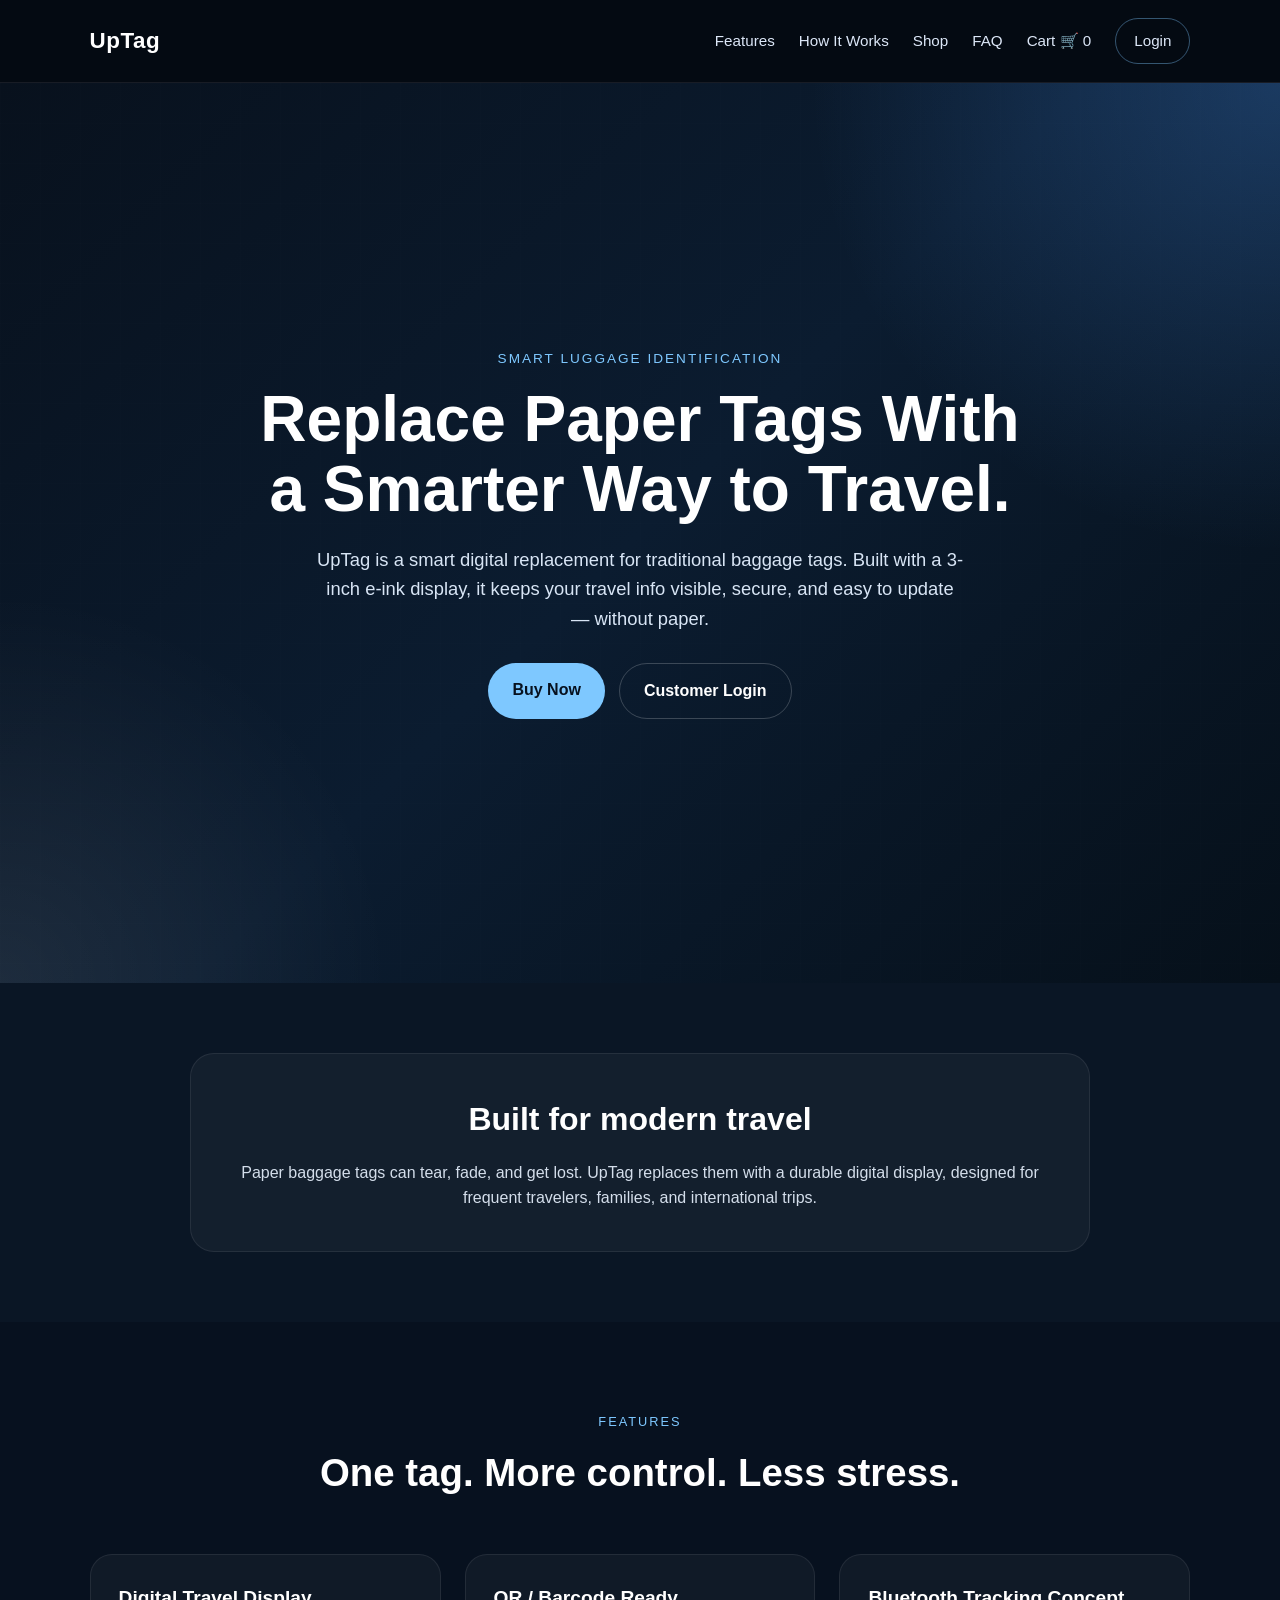
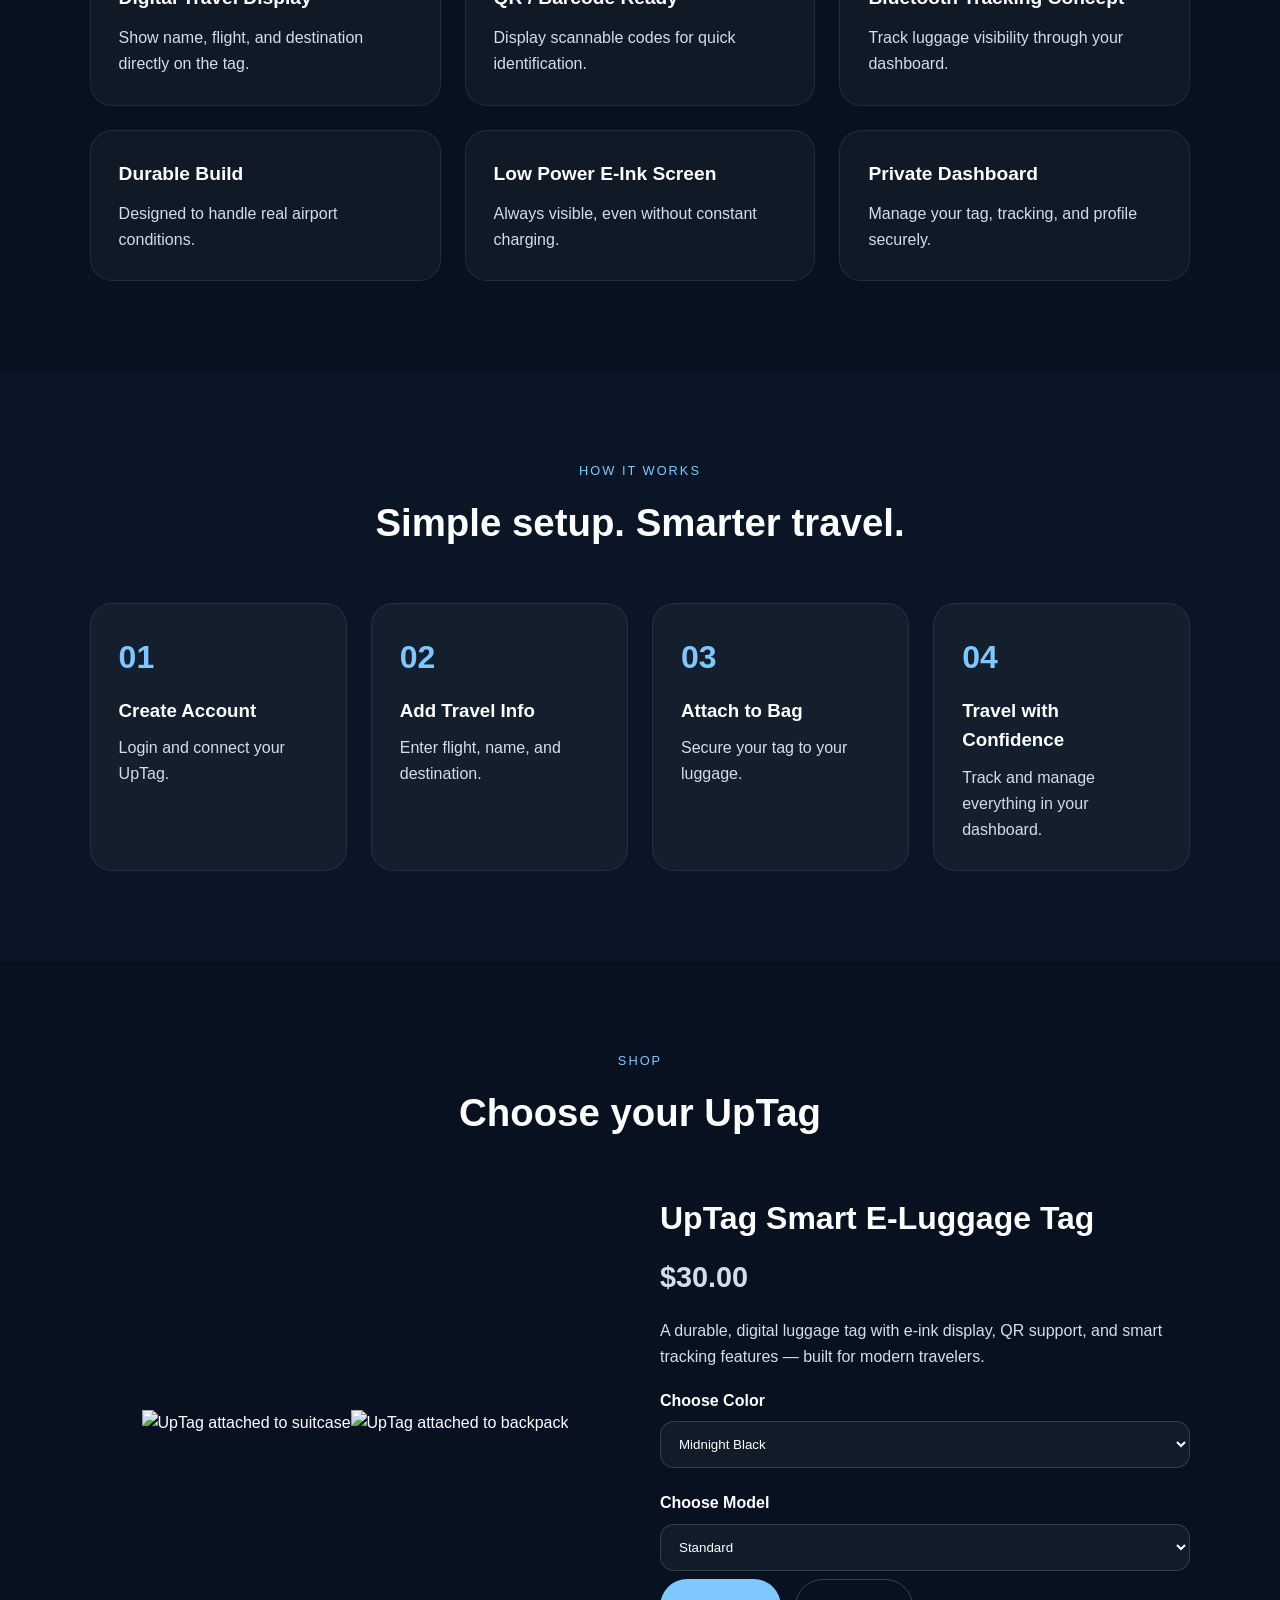
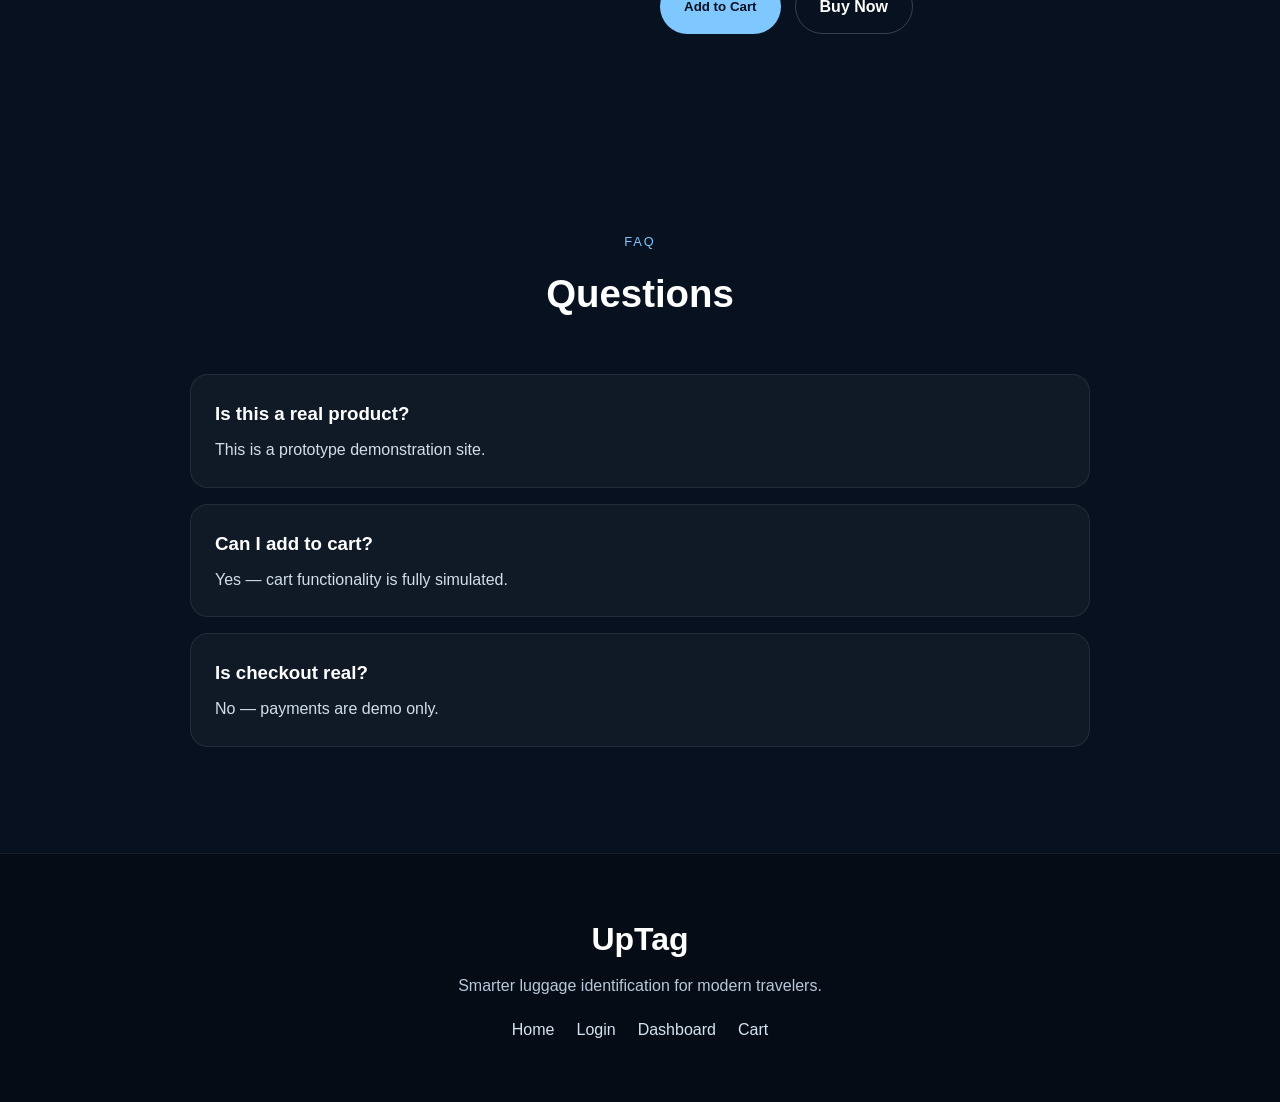
==== index.html @ 57f83153 "Update UpTag website" ====
<!DOCTYPE html>
<html lang="en">
<head>
  <meta charset="UTF-8" />
  <meta name="viewport" content="width=device-width, initial-scale=1.0" />
  <title>UpTag</title>
  <link rel="stylesheet" href="style.css" />
</head>
<body>

  <header class="navbar">
    <div class="logo">UpTag</div>
    <nav>
      <a href="#features">Features</a>
      <a href="#how">How It Works</a>
      <a href="#shop">Shop</a>
      <a href="#faq">FAQ</a>
      <a href="buy.html" class="cart-link">
        Cart
        <span class="cart-icon">🛒</span>
        <span id="cartCount" class="cart-count">0</span>
      </a>
      <a href="login.html" class="nav-login">Login</a>
    </nav>
  </header>

  <!-- HERO -->
  <section class="hero">
    <div class="hero-overlay"></div>
    <div class="hero-content">
      <p class="eyebrow">SMART LUGGAGE IDENTIFICATION</p>
      <h1>Replace Paper Tags With a Smarter Way to Travel.</h1>
      <p class="hero-text">
        UpTag is a smart digital replacement for traditional baggage tags.
        Built with a 3-inch e-ink display, it keeps your travel info visible,
        secure, and easy to update — without paper.
      </p>
      <div class="hero-buttons">
        <a href="buy.html" class="btn btn-primary">Buy Now</a>
        <a href="login.html" class="btn btn-secondary">Customer Login</a>
      </div>
    </div>
  </section>

  <!-- INTRO -->
  <section class="intro">
    <div class="intro-card">
      <h2>Built for modern travel</h2>
      <p>
        Paper baggage tags can tear, fade, and get lost. UpTag replaces them
        with a durable digital display, designed for frequent travelers,
        families, and international trips.
      </p>
    </div>
  </section>

  <!-- FEATURES -->
  <section id="features" class="section">
    <div class="section-title">
      <p>FEATURES</p>
      <h2>One tag. More control. Less stress.</h2>
    </div>

    <div class="feature-grid">
      <div class="feature-card">
        <h3>Digital Travel Display</h3>
        <p>Show name, flight, and destination directly on the tag.</p>
      </div>
      <div class="feature-card">
        <h3>QR / Barcode Ready</h3>
        <p>Display scannable codes for quick identification.</p>
      </div>
      <div class="feature-card">
        <h3>Bluetooth Tracking Concept</h3>
        <p>Track luggage visibility through your dashboard.</p>
      </div>
      <div class="feature-card">
        <h3>Durable Build</h3>
        <p>Designed to handle real airport conditions.</p>
      </div>
      <div class="feature-card">
        <h3>Low Power E-Ink Screen</h3>
        <p>Always visible, even without constant charging.</p>
      </div>
      <div class="feature-card">
        <h3>Private Dashboard</h3>
        <p>Manage your tag, tracking, and profile securely.</p>
      </div>
    </div>
  </section>

  <!-- HOW IT WORKS -->
  <section id="how" class="section alt-section">
    <div class="section-title">
      <p>HOW IT WORKS</p>
      <h2>Simple setup. Smarter travel.</h2>
    </div>

    <div class="steps">
      <div class="step">
        <span>01</span>
        <h3>Create Account</h3>
        <p>Login and connect your UpTag.</p>
      </div>
      <div class="step">
        <span>02</span>
        <h3>Add Travel Info</h3>
        <p>Enter flight, name, and destination.</p>
      </div>
      <div class="step">
        <span>03</span>
        <h3>Attach to Bag</h3>
        <p>Secure your tag to your luggage.</p>
      </div>
      <div class="step">
        <span>04</span>
        <h3>Travel with Confidence</h3>
        <p>Track and manage everything in your dashboard.</p>
      </div>
    </div>
  </section>

  <!-- SHOP -->
  <section id="shop" class="section">
    <div class="section-title">
      <p>SHOP</p>
      <h2>Choose your UpTag</h2>
    </div>

    <div class="product-card">

      <!-- ✅ FIXED IMAGE PATHS -->
      <div class="product-image product-gallery">
        <img src="./images/product-suitcase.png" alt="UpTag attached to suitcase" class="product-photo main-photo" />
        <img src="./images/product-backpack.png" alt="UpTag attached to backpack" class="product-photo side-photo" />
      </div>

      <div class="product-info">
        <h3>UpTag Smart E-Luggage Tag</h3>
        <p class="price">$30.00</p>
        <p>
          A durable, digital luggage tag with e-ink display, QR support,
          and smart tracking features — built for modern travelers.
        </p>

        <label for="color">Choose Color</label>
        <select id="color">
          <option>Midnight Black</option>
          <option>Silver Cloud</option>
          <option>Arctic White</option>
        </select>

        <label for="model">Choose Model</label>
        <select id="model">
          <option>Standard</option>
          <option>Pro</option>
        </select>

        <div class="shop-buttons">
          <button class="btn btn-primary" type="button" id="addToCartBtn">
            Add to Cart
          </button>
          <a href="buy.html" class="btn btn-secondary">
            Buy Now
          </a>
        </div>

        <p id="cartMessage" class="prototype-note"></p>
      </div>

    </div>
  </section>

  <!-- FAQ -->
  <section id="faq" class="section">
    <div class="section-title">
      <p>FAQ</p>
      <h2>Questions</h2>
    </div>

    <div class="faq-list">
      <div class="faq-item">
        <h3>Is this a real product?</h3>
        <p>This is a prototype demonstration site.</p>
      </div>
      <div class="faq-item">
        <h3>Can I add to cart?</h3>
        <p>Yes — cart functionality is fully simulated.</p>
      </div>
      <div class="faq-item">
        <h3>Is checkout real?</h3>
        <p>No — payments are demo only.</p>
      </div>
    </div>
  </section>

  <!-- FOOTER -->
  <footer class="footer">
    <h2>UpTag</h2>
    <p>Smarter luggage identification for modern travelers.</p>

    <div class="footer-links">
      <a href="index.html">Home</a>
      <a href="login.html">Login</a>
      <a href="dashboard.html">Dashboard</a>
      <a href="buy.html">Cart</a>
    </div>
  </footer>

  <script src="script.js"></script>

</body>
</html>
---- style.css ----
* {
  margin: 0;
  padding: 0;
  box-sizing: border-box;
}

html {
  scroll-behavior: smooth;
}

body {
  font-family: Arial, Helvetica, sans-serif;
  background: #07111f;
  color: white;
  line-height: 1.6;
}

a {
  text-decoration: none;
  color: inherit;
}

.hidden {
  display: none;
}

.navbar {
  position: sticky;
  top: 0;
  z-index: 1000;
  background: rgba(5, 10, 18, 0.88);
  backdrop-filter: blur(10px);
  display: flex;
  justify-content: space-between;
  align-items: center;
  padding: 18px 7%;
  border-bottom: 1px solid rgba(255, 255, 255, 0.08);
}

.logo {
  font-size: 1.4rem;
  font-weight: 700;
  letter-spacing: 0.5px;
}

.navbar nav {
  display: flex;
  gap: 24px;
  align-items: center;
  flex-wrap: wrap;
}

.navbar nav a {
  color: #dce7f7;
  font-size: 0.95rem;
  transition: 0.3s;
}

.navbar nav a:hover {
  color: #7ec8ff;
}

.nav-login {
  padding: 10px 18px;
  border: 1px solid rgba(126, 200, 255, 0.4);
  border-radius: 999px;
}

.hero {
  min-height: 100vh;
  display: flex;
  align-items: center;
  justify-content: center;
  padding: 80px 7%;
  position: relative;
  overflow: hidden;
  background:
    radial-gradient(circle at top right, rgba(76, 155, 255, 0.25), transparent 30%),
    radial-gradient(circle at bottom left, rgba(255, 255, 255, 0.08), transparent 25%),
    linear-gradient(135deg, #08111d, #0b1c30, #06101a);
}

.hero-overlay {
  position: absolute;
  inset: 0;
  background:
    linear-gradient(rgba(255,255,255,0.03) 1px, transparent 1px),
    linear-gradient(90deg, rgba(255,255,255,0.03) 1px, transparent 1px);
  background-size: 40px 40px;
  opacity: 0.25;
}

.hero-content {
  position: relative;
  max-width: 760px;
  text-align: center;
  z-index: 2;
}

.eyebrow {
  color: #7ec8ff;
  letter-spacing: 2px;
  font-size: 0.85rem;
  margin-bottom: 14px;
}

.hero h1 {
  font-size: 4rem;
  line-height: 1.1;
  margin-bottom: 20px;
}

.hero-text {
  font-size: 1.15rem;
  color: #d8e5f5;
  max-width: 650px;
  margin: 0 auto 30px;
}

.hero-buttons,
.shop-buttons,
.demo-grid,
.profile-section {
  display: flex;
  gap: 14px;
  flex-wrap: wrap;
}

.hero-buttons {
  justify-content: center;
}

.btn {
  padding: 14px 24px;
  border-radius: 999px;
  font-weight: 700;
  border: none;
  cursor: pointer;
  transition: 0.3s;
  display: inline-block;
  text-align: center;
}

.btn-primary {
  background: #7ec8ff;
  color: #07111f;
}

.btn-primary:hover {
  transform: translateY(-2px);
  background: #9bd6ff;
}

.btn-secondary {
  border: 1px solid rgba(255,255,255,0.2);
  color: white;
  background: transparent;
}

.btn-secondary:hover {
  background: rgba(255,255,255,0.08);
}

.full-width {
  width: 100%;
}

.top-space {
  margin-top: 16px;
}

.small-gap {
  margin-bottom: 12px;
}

.intro {
  padding: 70px 7%;
  background: #0a1625;
}

.intro-card {
  max-width: 900px;
  margin: 0 auto;
  background: rgba(255,255,255,0.04);
  border: 1px solid rgba(255,255,255,0.08);
  border-radius: 24px;
  padding: 40px;
  text-align: center;
}

.intro-card h2 {
  font-size: 2rem;
  margin-bottom: 14px;
}

.intro-card p {
  color: #d4deeb;
}

.section {
  padding: 90px 7%;
}

.alt-section {
  background: #0a1625;
}

.section-title {
  text-align: center;
  margin-bottom: 50px;
}

.section-title p {
  color: #7ec8ff;
  letter-spacing: 2px;
  font-size: 0.8rem;
  margin-bottom: 10px;
}

.section-title h2 {
  font-size: 2.4rem;
}

.left-title {
  text-align: left;
  margin-bottom: 24px;
}

.feature-grid,
.steps,
.dashboard-grid {
  display: grid;
  gap: 24px;
}

.feature-grid {
  grid-template-columns: repeat(3, 1fr);
}

.steps {
  grid-template-columns: repeat(4, 1fr);
}

.dashboard-grid {
  grid-template-columns: repeat(2, 1fr);
  margin-top: 30px;
}

.feature-card,
.dashboard-card,
.profile-card,
.login-page-card {
  background: rgba(255,255,255,0.04);
  border: 1px solid rgba(255,255,255,0.08);
  border-radius: 22px;
  padding: 28px;
}

.feature-card h3,
.dashboard-card h3,
.profile-card h3 {
  margin-bottom: 12px;
  font-size: 1.2rem;
}

.feature-card p,
.dashboard-text,
.login-page-text {
  color: #d3deea;
}

.step {
  background: rgba(255,255,255,0.04);
  padding: 28px;
  border-radius: 22px;
  border: 1px solid rgba(255,255,255,0.08);
}

.step span {
  display: inline-block;
  font-size: 2rem;
  color: #7ec8ff;
  margin-bottom: 12px;
  font-weight: 700;
}

.step h3 {
  margin-bottom: 10px;
}

.step p {
  color: #d3deea;
}

.product-card {
  display: grid;
  grid-template-columns: 1fr 1fr;
  gap: 40px;
  align-items: center;
  max-width: 1100px;
  margin: 0 auto;
}

.product-image {
  display: flex;
  justify-content: center;
}

.placeholder-box {
  width: 300px;
  height: 420px;
  border-radius: 28px;
  background: linear-gradient(145deg, #0e1a2a, #18283a);
  border: 1px dashed rgba(255,255,255,0.25);
  display: flex;
  align-items: center;
  justify-content: center;
  box-shadow: 0 20px 60px rgba(0,0,0,0.35);
}

.placeholder-content {
  text-align: center;
  color: #a9bfd8;
  padding: 20px;
}

.placeholder-title {
  font-size: 1.2rem;
  font-weight: 700;
  margin-bottom: 6px;
}

.placeholder-sub {
  font-size: 0.9rem;
  margin-bottom: 16px;
  opacity: 0.8;
}

.placeholder-icon {
  font-size: 2.5rem;
  opacity: 0.6;
}

.product-info h3 {
  font-size: 2rem;
  margin-bottom: 10px;
}

.price {
  font-size: 1.8rem;
  font-weight: 700;
  color: #7ec8ff;
  margin-bottom: 18px;
}

.product-info p {
  color: #d3deea;
  margin-bottom: 18px;
}

.product-info label,
.login-form label {
  display: block;
  margin: 14px 0 8px;
  font-weight: 600;
}

.product-info select,
.login-form input {
  width: 100%;
  padding: 14px;
  border-radius: 14px;
  border: 1px solid rgba(255,255,255,0.15);
  background: #101c2a;
  color: white;
  margin-bottom: 8px;
}

.prototype-note,
.demo-credentials,
.login-message {
  margin-top: 18px;
  font-size: 0.95rem;
  color: #9fb6cf;
}

.demo-grid {
  justify-content: center;
}

.demo-grid .feature-card {
  flex: 1 1 300px;
  max-width: 420px;
}

.faq-list {
  max-width: 900px;
  margin: 0 auto;
}

.faq-item,
.prototype-box {
  background: rgba(255,255,255,0.04);
  border: 1px solid rgba(255,255,255,0.08);
  padding: 24px;
  border-radius: 18px;
  margin-bottom: 16px;
}

.faq-item h3,
.prototype-box h3 {
  margin-bottom: 8px;
}

.faq-item p,
.prototype-box p {
  color: #d3deea;
}

.login-page,
.dashboard-page {
  min-height: calc(100vh - 80px);
  padding: 60px 7%;
  background:
    radial-gradient(circle at top right, rgba(76, 155, 255, 0.18), transparent 30%),
    linear-gradient(135deg, #08111d, #0b1c30, #06101a);
}

.login-page {
  display: flex;
  align-items: center;
  justify-content: center;
}

.login-page-card {
  width: 100%;
  max-width: 700px;
  box-shadow: 0 20px 60px rgba(0,0,0,0.3);
}

.login-page-card h1,
.dashboard-header h1 {
  font-size: 2.4rem;
  margin-bottom: 12px;
}

.back-link {
  display: inline-block;
  margin-top: 20px;
  color: #7ec8ff;
}

.dashboard-wrap {
  width: 100%;
  max-width: 1100px;
  margin: 0 auto;
}

.private-section {
  margin-top: 36px;
}

.profile-section {
  margin-top: 24px;
  align-items: flex-start;
}

.profile-card {
  flex: 1 1 360px;
}

.small-box {
  margin-top: 16px;
}

.status-row {
  display: flex;
  justify-content: space-between;
  gap: 20px;
  padding: 14px 0;
  border-bottom: 1px solid rgba(255,255,255,0.08);
}

.status-row:last-child {
  border-bottom: none;
}

.status-row span {
  color: #a8bdd6;
}

.status-active {
  color: #7ec8ff;
}

.tracking-card {
  min-height: 220px;
}

.other-tag-result {
  margin-top: 20px;
}

.tag-display-box {
  display: flex;
  justify-content: center;
  align-items: center;
  margin-top: 10px;
}

.tag-display-screen {
  width: 100%;
  max-width: 320px;
  min-height: 180px;
  background: linear-gradient(145deg, #dfe9f2, #f7fbff);
  color: #07111f;
  border-radius: 20px;
  padding: 22px;
  border: 2px solid rgba(126, 200, 255, 0.35);
  box-shadow: 0 16px 40px rgba(0, 0, 0, 0.22);
}

.tag-display-label {
  font-size: 0.75rem;
  letter-spacing: 1.5px;
  color: #5f7488;
  margin-bottom: 14px;
  font-weight: 700;
}

.tag-display-text {
  font-size: 1.6rem;
  font-weight: 700;
  line-height: 1.3;
  word-break: break-word;
}

.footer {
  padding: 60px 7%;
  text-align: center;
  background: #050c15;
  border-top: 1px solid rgba(255,255,255,0.08);
}

.footer h2 {
  font-size: 2rem;
  margin-bottom: 8px;
}

.footer p {
  color: #b8c8db;
  margin-bottom: 18px;
}

.footer-links {
  display: flex;
  justify-content: center;
  gap: 22px;
  flex-wrap: wrap;
  color: #d6e4f3;
}

@media (max-width: 992px) {
  .feature-grid,
  .steps,
  .dashboard-grid,
  .product-card {
    grid-template-columns: 1fr;
  }

  .hero h1,
  .login-page-card h1,
  .dashboard-header h1 {
    font-size: 2.6rem;
  }

  .navbar {
    flex-direction: column;
    gap: 14px;
  }

  .navbar nav {
    justify-content: center;
  }

  .product-info {
    text-align: center;
  }
}

@media (max-width: 600px) {
  .hero h1,
  .login-page-card h1,
  .dashboard-header h1 {
    font-size: 2.1rem;
  }

  .section-title h2,
  .intro-card h2,
  .product-info h3 {
    font-size: 1.8rem;
  }

  .placeholder-box {
    width: 240px;
    height: 340px;
  }

  .status-row {
    flex-direction: column;
    gap: 6px;
  }

  .login-page-card,
  .feature-card,
  .dashboard-card,
  .profile-card {
    padding: 22px;
  }

  .tag-display-text {
    font-size: 1.3rem;
  }
}
.buy-layout {
  align-items: flex-start;
}

.buy-product-preview {
  margin-top: 24px;
}

.buy-preview-screen {
  max-width: 100%;
  min-height: 200px;
}

.buy-preview-sub {
  margin-top: 12px;
  color: #5f7488;
  font-size: 0.95rem;
}

.pay-btn {
  width: 100%;
  padding: 16px;
  border: none;
  border-radius: 16px;
  font-size: 1rem;
  font-weight: 700;
  cursor: pointer;
  margin-bottom: 14px;
}

.apple-pay-btn {
  background: #000000;
  color: white;
}

.google-pay-btn {
  background: #ffffff;
  color: #111111;
  border: 1px solid rgba(0, 0, 0, 0.12);
}

.buy-divider {
  display: flex;
  align-items: center;
  justify-content: center;
  margin: 18px 0;
  color: #9fb6cf;
  font-size: 0.9rem;
}

.buy-divider span {
  position: relative;
  padding: 0 12px;
}

.card-row {
  display: grid;
  grid-template-columns: 1fr 1fr;
  gap: 14px;
}

@media (max-width: 600px) {
  .card-row {
    grid-template-columns: 1fr;
  }
}
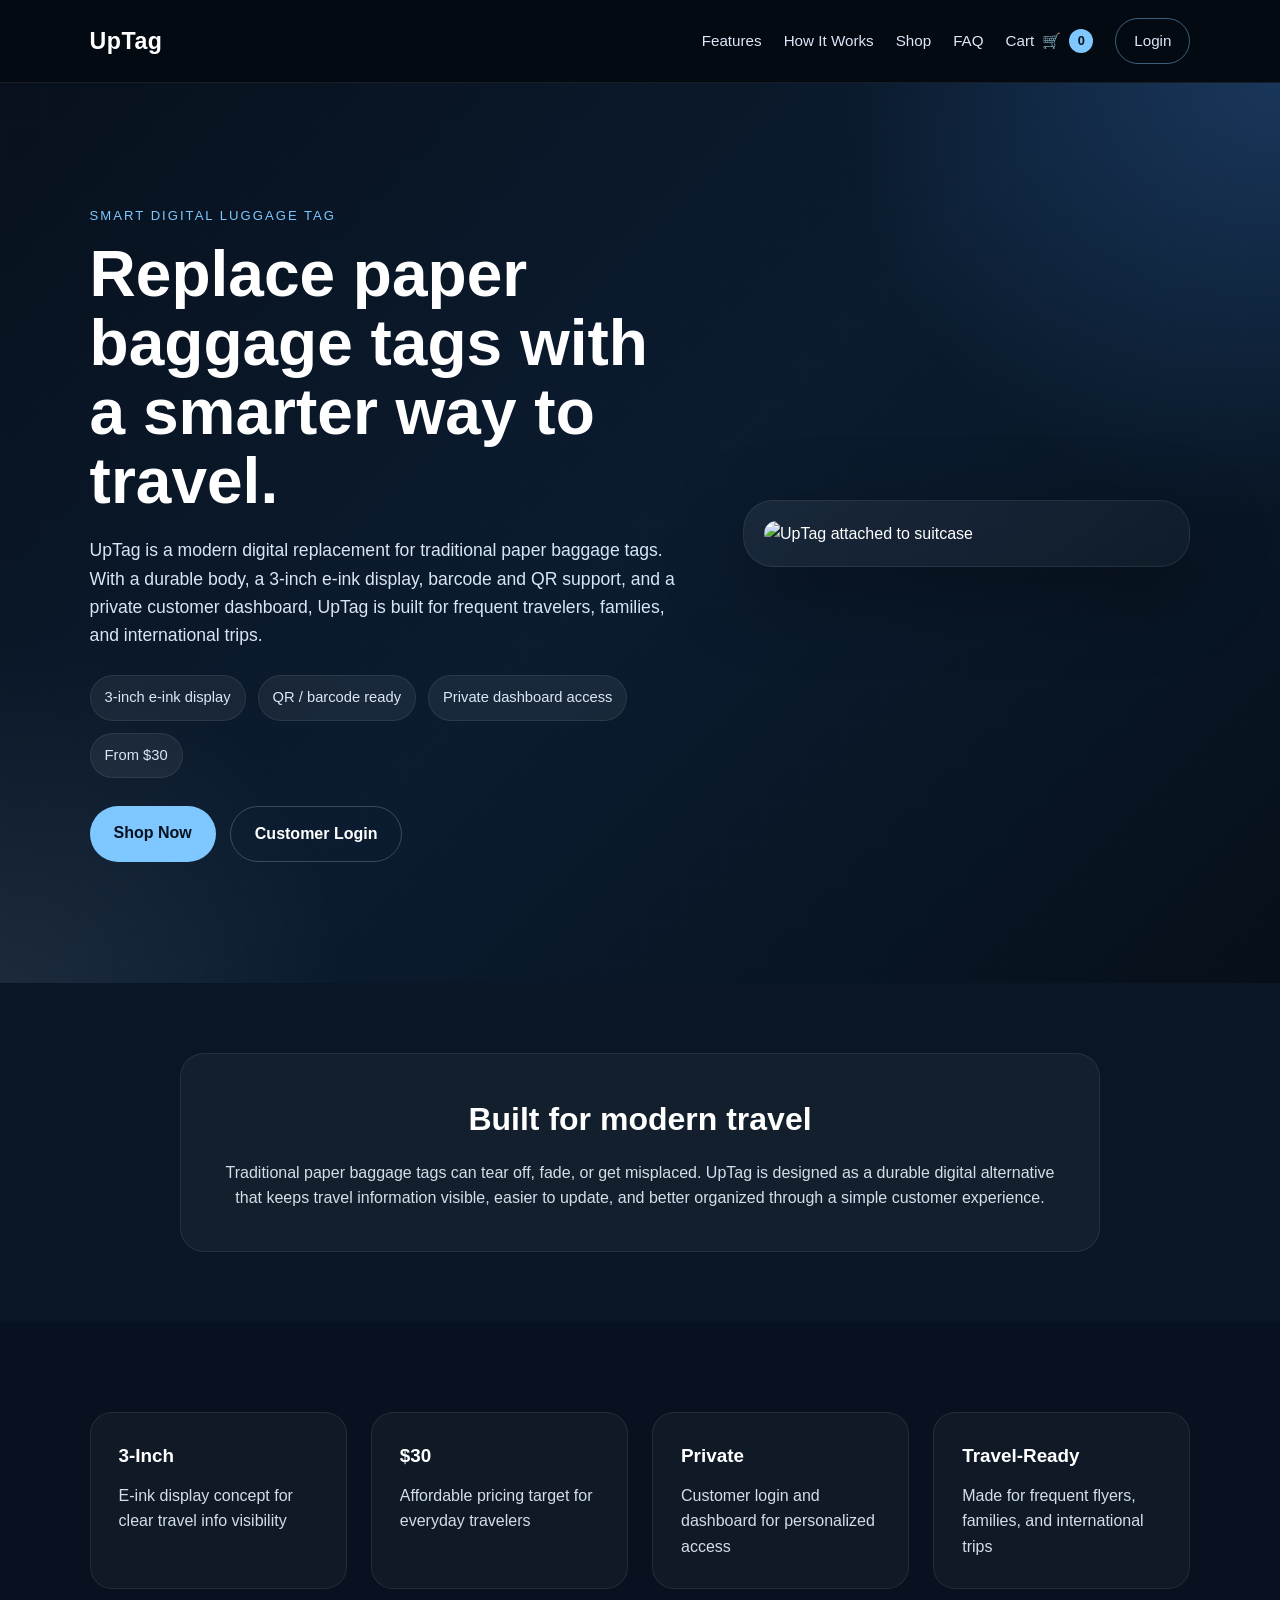
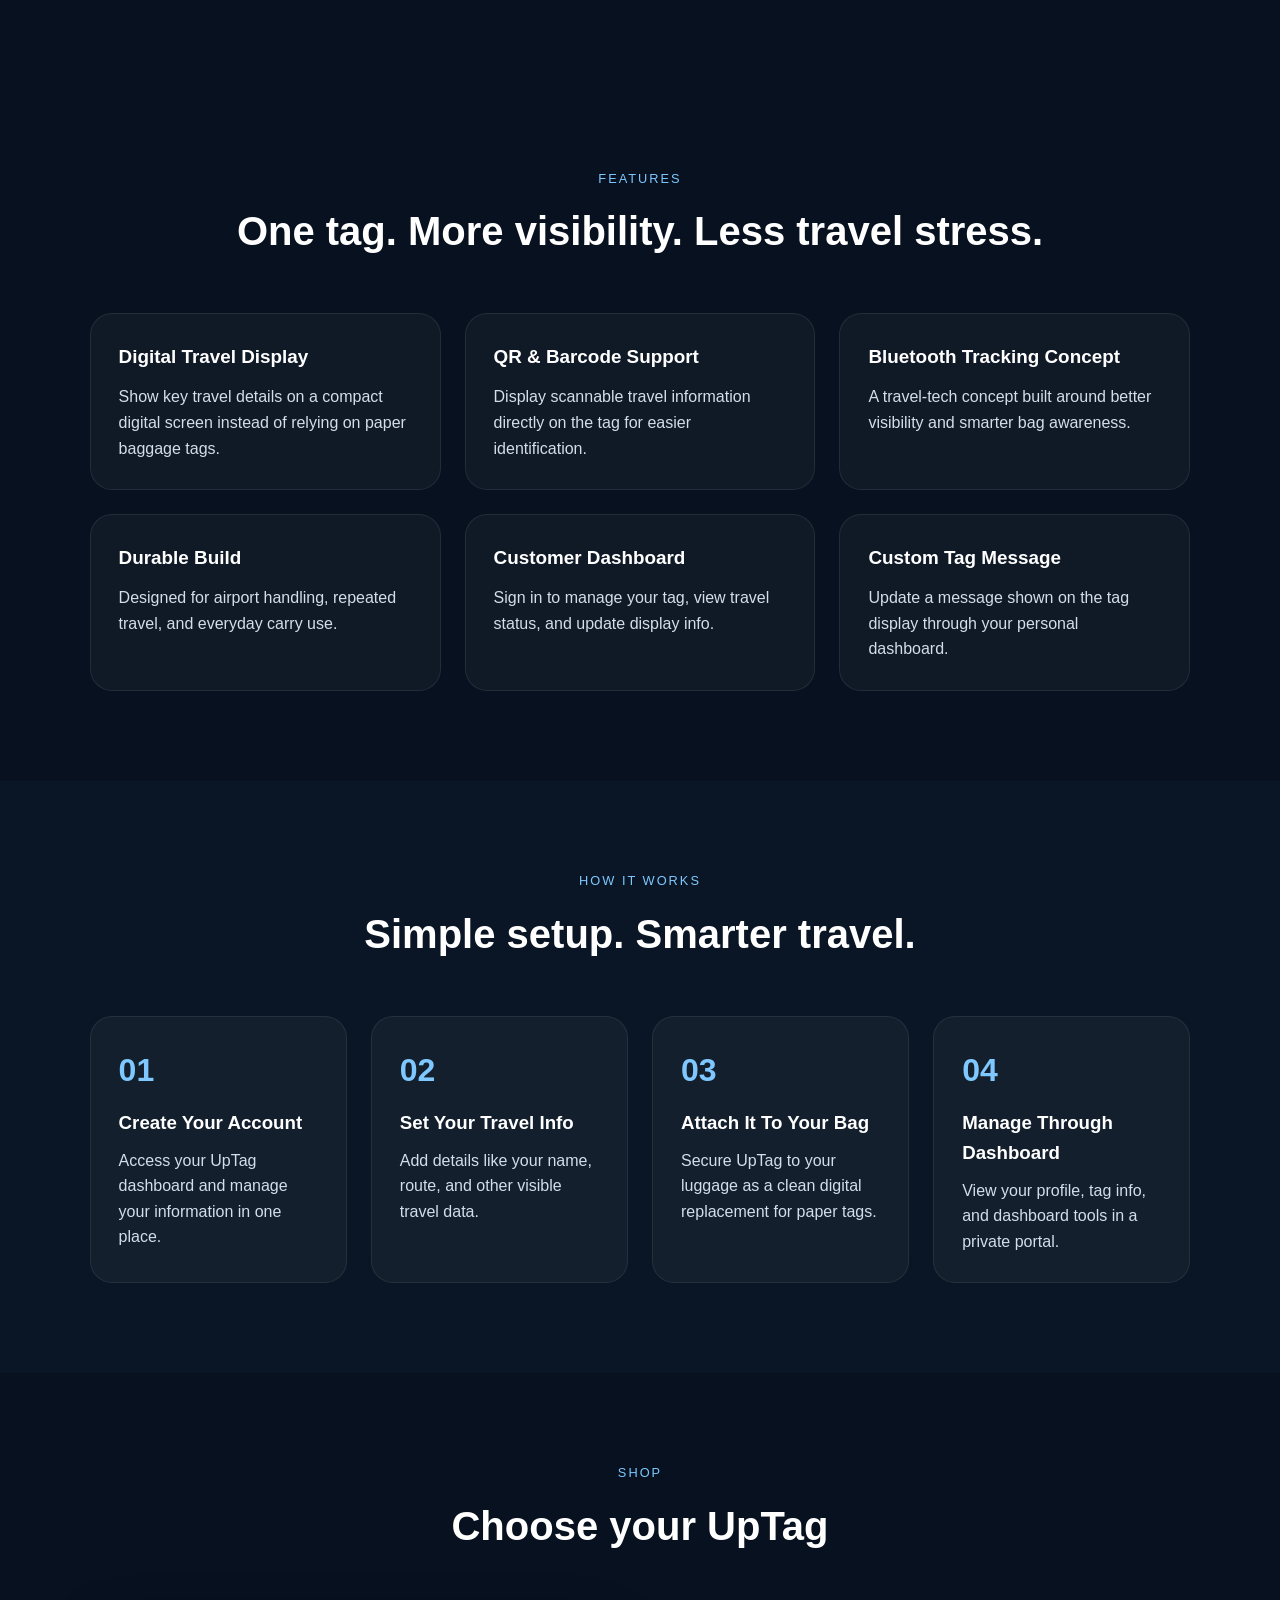
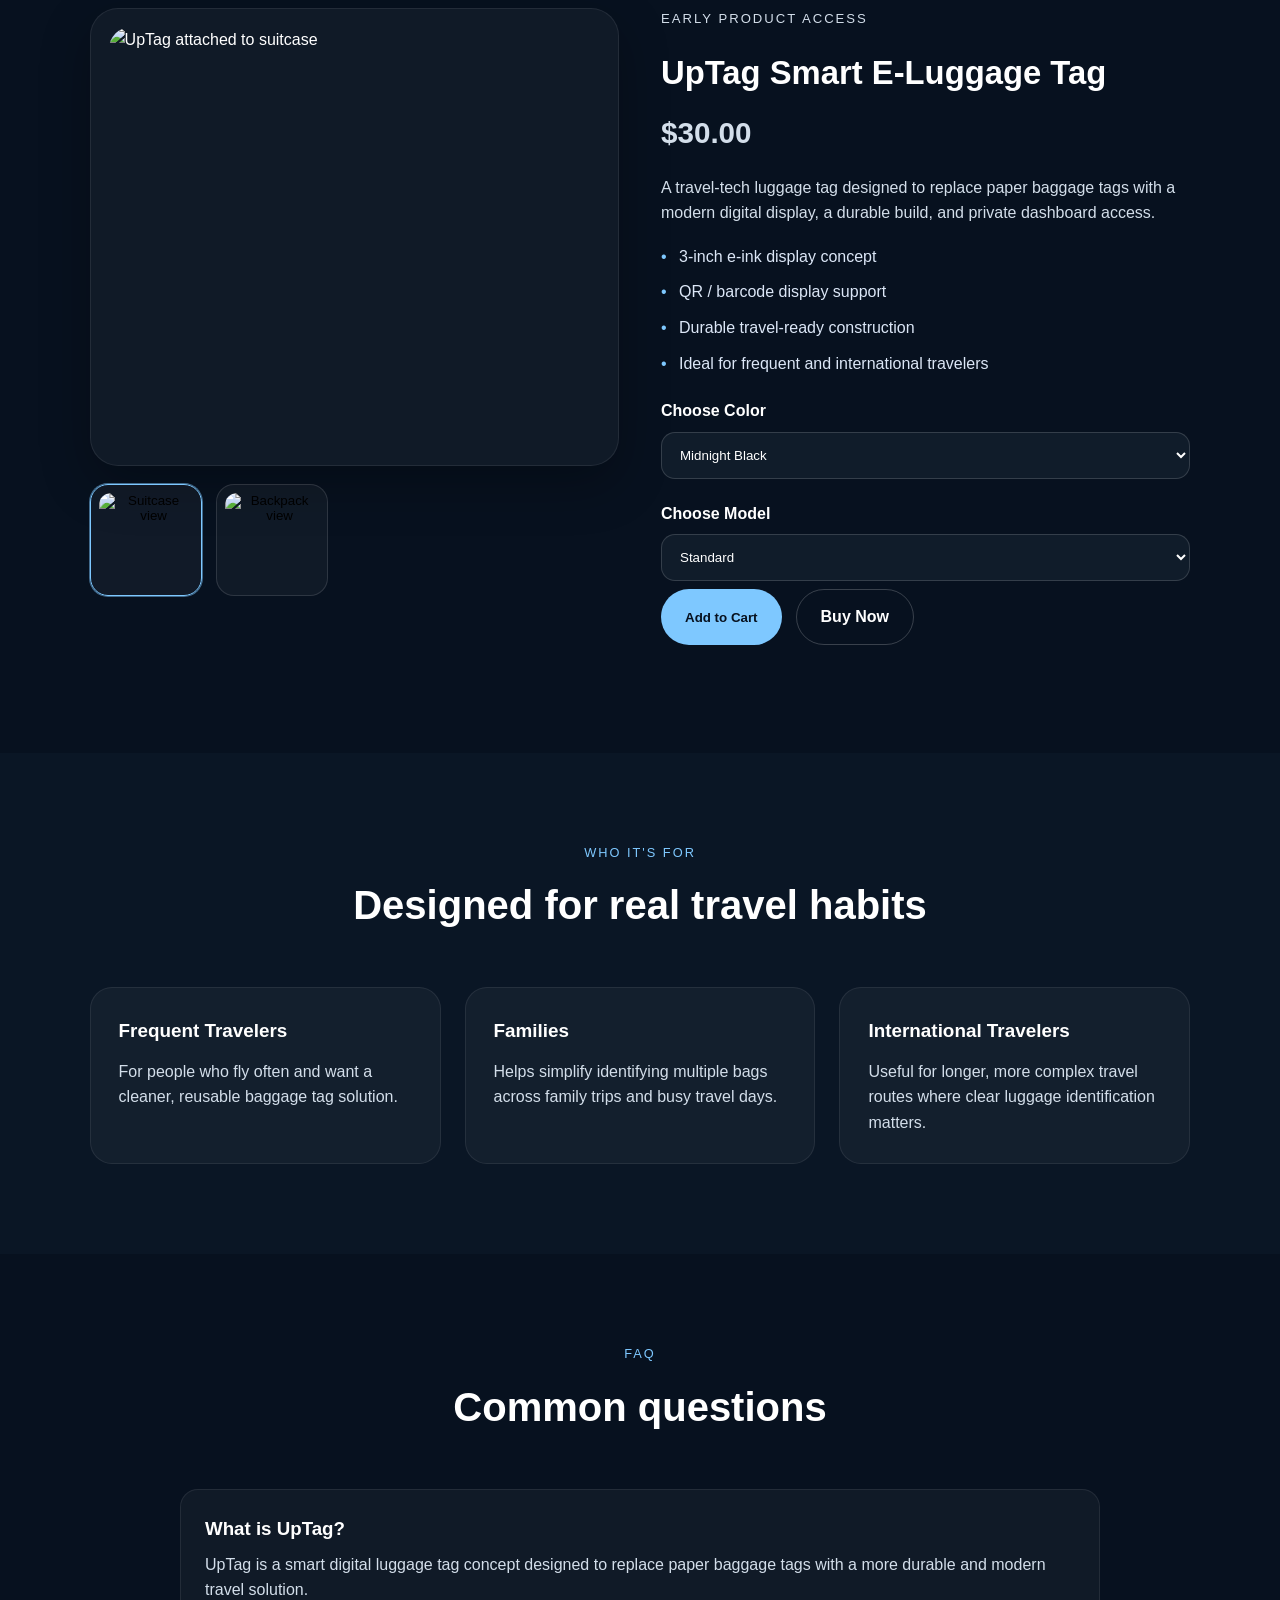
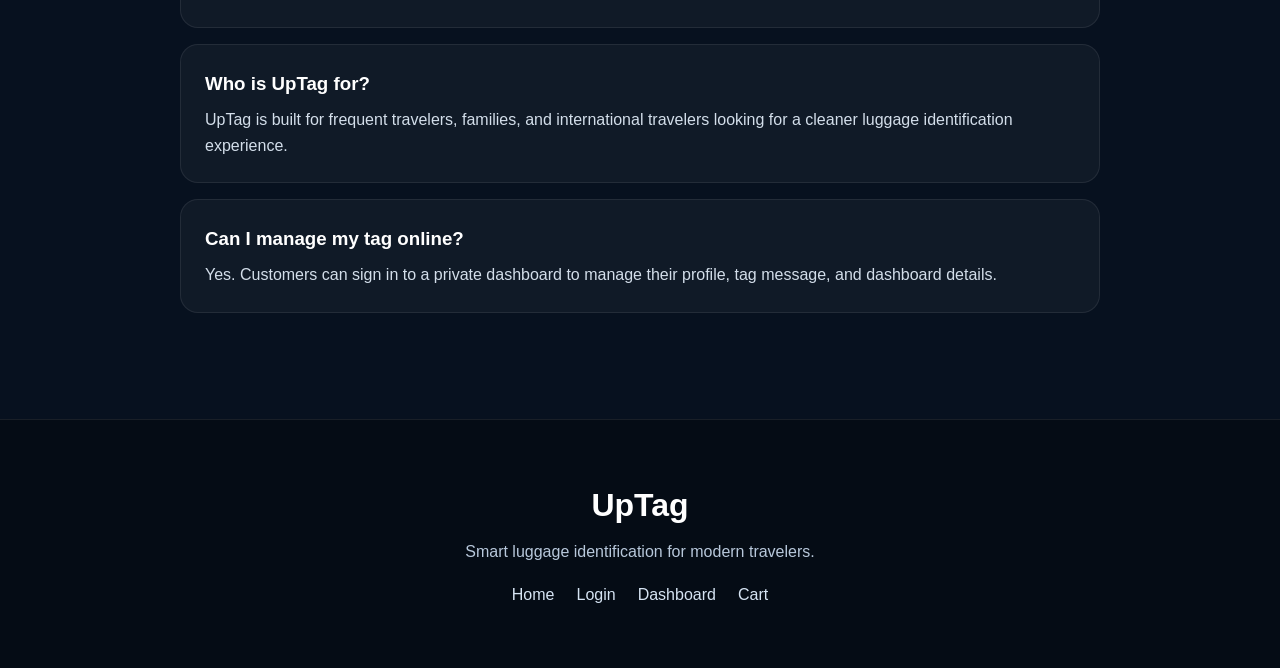
==== commit 2cdf1bc5: "Refresh UpTag site" ====
--- a/index.html
+++ b/index.html
@@ -3,13 +3,17 @@
 <head>
   <meta charset="UTF-8" />
   <meta name="viewport" content="width=device-width, initial-scale=1.0" />
-  <title>UpTag</title>
+  <title>UpTag | Smart Digital Luggage Tag</title>
+  <meta
+    name="description"
+    content="UpTag is a smart digital luggage tag with a 3-inch e-ink display, QR and barcode support, customer dashboard access, and a modern travel-ready design."
+  />
   <link rel="stylesheet" href="style.css" />
 </head>
 <body>
-
   <header class="navbar">
-    <div class="logo">UpTag</div>
+    <a href="index.html" class="logo">UpTag</a>
+
     <nav>
       <a href="#features">Features</a>
       <a href="#how">How It Works</a>
@@ -24,72 +28,132 @@
     </nav>
   </header>
 
-  <!-- HERO -->
   <section class="hero">
     <div class="hero-overlay"></div>
-    <div class="hero-content">
-      <p class="eyebrow">SMART LUGGAGE IDENTIFICATION</p>
-      <h1>Replace Paper Tags With a Smarter Way to Travel.</h1>
-      <p class="hero-text">
-        UpTag is a smart digital replacement for traditional baggage tags.
-        Built with a 3-inch e-ink display, it keeps your travel info visible,
-        secure, and easy to update — without paper.
-      </p>
-      <div class="hero-buttons">
-        <a href="buy.html" class="btn btn-primary">Buy Now</a>
-        <a href="login.html" class="btn btn-secondary">Customer Login</a>
-      </div>
-    </div>
-  </section>
-
-  <!-- INTRO -->
+
+    <div class="hero-content hero-grid">
+      <div class="hero-copy">
+        <p class="eyebrow">SMART DIGITAL LUGGAGE TAG</p>
+        <h1>Replace paper baggage tags with a smarter way to travel.</h1>
+        <p class="hero-text">
+          UpTag is a modern digital replacement for traditional paper baggage tags.
+          With a durable body, a 3-inch e-ink display, barcode and QR support,
+          and a private customer dashboard, UpTag is built for frequent travelers,
+          families, and international trips.
+        </p>
+
+        <div class="hero-points">
+          <span>3-inch e-ink display</span>
+          <span>QR / barcode ready</span>
+          <span>Private dashboard access</span>
+          <span>From $30</span>
+        </div>
+
+        <div class="hero-buttons">
+          <a href="#shop" class="btn btn-primary">Shop Now</a>
+          <a href="login.html" class="btn btn-secondary">Customer Login</a>
+        </div>
+      </div>
+
+      <div class="hero-visual">
+        <div class="hero-visual-card">
+          <img
+            src="./images/product-suitcase.png"
+            alt="UpTag attached to suitcase"
+            class="hero-product-image"
+          />
+        </div>
+      </div>
+    </div>
+  </section>
+
   <section class="intro">
     <div class="intro-card">
       <h2>Built for modern travel</h2>
       <p>
-        Paper baggage tags can tear, fade, and get lost. UpTag replaces them
-        with a durable digital display, designed for frequent travelers,
-        families, and international trips.
+        Traditional paper baggage tags can tear off, fade, or get misplaced.
+        UpTag is designed as a durable digital alternative that keeps travel
+        information visible, easier to update, and better organized through a
+        simple customer experience.
       </p>
     </div>
   </section>
 
-  <!-- FEATURES -->
+  <section class="section stats-section">
+    <div class="stats-grid">
+      <div class="stat-card">
+        <h3>3-Inch</h3>
+        <p>E-ink display concept for clear travel info visibility</p>
+      </div>
+      <div class="stat-card">
+        <h3>$30</h3>
+        <p>Affordable pricing target for everyday travelers</p>
+      </div>
+      <div class="stat-card">
+        <h3>Private</h3>
+        <p>Customer login and dashboard for personalized access</p>
+      </div>
+      <div class="stat-card">
+        <h3>Travel-Ready</h3>
+        <p>Made for frequent flyers, families, and international trips</p>
+      </div>
+    </div>
+  </section>
+
   <section id="features" class="section">
     <div class="section-title">
       <p>FEATURES</p>
-      <h2>One tag. More control. Less stress.</h2>
+      <h2>One tag. More visibility. Less travel stress.</h2>
     </div>
 
     <div class="feature-grid">
       <div class="feature-card">
         <h3>Digital Travel Display</h3>
-        <p>Show name, flight, and destination directly on the tag.</p>
-      </div>
-      <div class="feature-card">
-        <h3>QR / Barcode Ready</h3>
-        <p>Display scannable codes for quick identification.</p>
-      </div>
+        <p>
+          Show key travel details on a compact digital screen instead of relying
+          on paper baggage tags.
+        </p>
+      </div>
+
+      <div class="feature-card">
+        <h3>QR & Barcode Support</h3>
+        <p>
+          Display scannable travel information directly on the tag for easier
+          identification.
+        </p>
+      </div>
+
       <div class="feature-card">
         <h3>Bluetooth Tracking Concept</h3>
-        <p>Track luggage visibility through your dashboard.</p>
-      </div>
+        <p>
+          A travel-tech concept built around better visibility and smarter bag
+          awareness.
+        </p>
+      </div>
+
       <div class="feature-card">
         <h3>Durable Build</h3>
-        <p>Designed to handle real airport conditions.</p>
-      </div>
-      <div class="feature-card">
-        <h3>Low Power E-Ink Screen</h3>
-        <p>Always visible, even without constant charging.</p>
-      </div>
-      <div class="feature-card">
-        <h3>Private Dashboard</h3>
-        <p>Manage your tag, tracking, and profile securely.</p>
-      </div>
-    </div>
-  </section>
-
-  <!-- HOW IT WORKS -->
+        <p>
+          Designed for airport handling, repeated travel, and everyday carry use.
+        </p>
+      </div>
+
+      <div class="feature-card">
+        <h3>Customer Dashboard</h3>
+        <p>
+          Sign in to manage your tag, view travel status, and update display info.
+        </p>
+      </div>
+
+      <div class="feature-card">
+        <h3>Custom Tag Message</h3>
+        <p>
+          Update a message shown on the tag display through your personal dashboard.
+        </p>
+      </div>
+    </div>
+  </section>
+
   <section id="how" class="section alt-section">
     <div class="section-title">
       <p>HOW IT WORKS</p>
@@ -99,49 +163,84 @@
     <div class="steps">
       <div class="step">
         <span>01</span>
-        <h3>Create Account</h3>
-        <p>Login and connect your UpTag.</p>
-      </div>
+        <h3>Create Your Account</h3>
+        <p>Access your UpTag dashboard and manage your information in one place.</p>
+      </div>
+
       <div class="step">
         <span>02</span>
-        <h3>Add Travel Info</h3>
-        <p>Enter flight, name, and destination.</p>
-      </div>
+        <h3>Set Your Travel Info</h3>
+        <p>Add details like your name, route, and other visible travel data.</p>
+      </div>
+
       <div class="step">
         <span>03</span>
-        <h3>Attach to Bag</h3>
-        <p>Secure your tag to your luggage.</p>
-      </div>
+        <h3>Attach It To Your Bag</h3>
+        <p>Secure UpTag to your luggage as a clean digital replacement for paper tags.</p>
+      </div>
+
       <div class="step">
         <span>04</span>
-        <h3>Travel with Confidence</h3>
-        <p>Track and manage everything in your dashboard.</p>
-      </div>
-    </div>
-  </section>
-
-  <!-- SHOP -->
+        <h3>Manage Through Dashboard</h3>
+        <p>View your profile, tag info, and dashboard tools in a private portal.</p>
+      </div>
+    </div>
+  </section>
+
   <section id="shop" class="section">
     <div class="section-title">
       <p>SHOP</p>
       <h2>Choose your UpTag</h2>
     </div>
 
-    <div class="product-card">
-
-      <!-- ✅ FIXED IMAGE PATHS -->
-      <div class="product-image product-gallery">
-        <img src="./images/product-suitcase.png" alt="UpTag attached to suitcase" class="product-photo main-photo" />
-        <img src="./images/product-backpack.png" alt="UpTag attached to backpack" class="product-photo side-photo" />
+    <div class="product-card shop-card">
+      <div class="product-gallery-wrap">
+        <div class="product-image-main">
+          <img
+            id="mainProductImage"
+            src="./images/product-suitcase.png"
+            alt="UpTag attached to suitcase"
+            class="product-photo featured-photo"
+          />
+        </div>
+
+        <div class="product-thumbs">
+          <button
+            type="button"
+            class="thumb-btn active-thumb"
+            data-image="./images/product-suitcase.png"
+            data-alt="UpTag attached to suitcase"
+          >
+            <img src="./images/product-suitcase.png" alt="Suitcase view" class="thumb-photo" />
+          </button>
+
+          <button
+            type="button"
+            class="thumb-btn"
+            data-image="./images/product-backpack.png"
+            data-alt="UpTag attached to backpack"
+          >
+            <img src="./images/product-backpack.png" alt="Backpack view" class="thumb-photo" />
+          </button>
+        </div>
       </div>
 
       <div class="product-info">
+        <p class="eyebrow">EARLY PRODUCT ACCESS</p>
         <h3>UpTag Smart E-Luggage Tag</h3>
         <p class="price">$30.00</p>
-        <p>
-          A durable, digital luggage tag with e-ink display, QR support,
-          and smart tracking features — built for modern travelers.
-        </p>
+
+        <p>
+          A travel-tech luggage tag designed to replace paper baggage tags with
+          a modern digital display, a durable build, and private dashboard access.
+        </p>
+
+        <ul class="product-highlights">
+          <li>3-inch e-ink display concept</li>
+          <li>QR / barcode display support</li>
+          <li>Durable travel-ready construction</li>
+          <li>Ideal for frequent and international travelers</li>
+        </ul>
 
         <label for="color">Choose Color</label>
         <select id="color">
@@ -157,47 +256,73 @@
         </select>
 
         <div class="shop-buttons">
-          <button class="btn btn-primary" type="button" id="addToCartBtn">
-            Add to Cart
-          </button>
-          <a href="buy.html" class="btn btn-secondary">
-            Buy Now
-          </a>
-        </div>
-
-        <p id="cartMessage" class="prototype-note"></p>
-      </div>
-
-    </div>
-  </section>
-
-  <!-- FAQ -->
+          <button class="btn btn-primary" type="button" id="addToCartBtn">Add to Cart</button>
+          <a href="buy.html" class="btn btn-secondary" id="buyNowBtn">Buy Now</a>
+        </div>
+
+        <p id="cartMessage" class="site-message"></p>
+      </div>
+    </div>
+  </section>
+
+  <section class="section alt-section audience-section">
+    <div class="section-title">
+      <p>WHO IT'S FOR</p>
+      <h2>Designed for real travel habits</h2>
+    </div>
+
+    <div class="audience-grid">
+      <div class="feature-card">
+        <h3>Frequent Travelers</h3>
+        <p>For people who fly often and want a cleaner, reusable baggage tag solution.</p>
+      </div>
+      <div class="feature-card">
+        <h3>Families</h3>
+        <p>Helps simplify identifying multiple bags across family trips and busy travel days.</p>
+      </div>
+      <div class="feature-card">
+        <h3>International Travelers</h3>
+        <p>Useful for longer, more complex travel routes where clear luggage identification matters.</p>
+      </div>
+    </div>
+  </section>
+
   <section id="faq" class="section">
     <div class="section-title">
       <p>FAQ</p>
-      <h2>Questions</h2>
+      <h2>Common questions</h2>
     </div>
 
     <div class="faq-list">
       <div class="faq-item">
-        <h3>Is this a real product?</h3>
-        <p>This is a prototype demonstration site.</p>
-      </div>
+        <h3>What is UpTag?</h3>
+        <p>
+          UpTag is a smart digital luggage tag concept designed to replace paper
+          baggage tags with a more durable and modern travel solution.
+        </p>
+      </div>
+
       <div class="faq-item">
-        <h3>Can I add to cart?</h3>
-        <p>Yes — cart functionality is fully simulated.</p>
-      </div>
+        <h3>Who is UpTag for?</h3>
+        <p>
+          UpTag is built for frequent travelers, families, and international
+          travelers looking for a cleaner luggage identification experience.
+        </p>
+      </div>
+
       <div class="faq-item">
-        <h3>Is checkout real?</h3>
-        <p>No — payments are demo only.</p>
-      </div>
-    </div>
-  </section>
-
-  <!-- FOOTER -->
+        <h3>Can I manage my tag online?</h3>
+        <p>
+          Yes. Customers can sign in to a private dashboard to manage their
+          profile, tag message, and dashboard details.
+        </p>
+      </div>
+    </div>
+  </section>
+
   <footer class="footer">
     <h2>UpTag</h2>
-    <p>Smarter luggage identification for modern travelers.</p>
+    <p>Smart luggage identification for modern travelers.</p>
 
     <div class="footer-links">
       <a href="index.html">Home</a>
@@ -208,6 +333,5 @@
   </footer>
 
   <script src="script.js"></script>
-
 </body>
 </html>
--- a/style.css
+++ b/style.css
@@ -11,7 +11,7 @@
 body {
   font-family: Arial, Helvetica, sans-serif;
   background: #07111f;
-  color: white;
+  color: #ffffff;
   line-height: 1.6;
 }
 
@@ -20,8 +20,13 @@
   color: inherit;
 }
 
+img {
+  display: block;
+  max-width: 100%;
+}
+
 .hidden {
-  display: none;
+  display: none !important;
 }
 
 .navbar {
@@ -38,14 +43,14 @@
 }
 
 .logo {
-  font-size: 1.4rem;
+  font-size: 1.45rem;
   font-weight: 700;
   letter-spacing: 0.5px;
 }
 
 .navbar nav {
   display: flex;
-  gap: 24px;
+  gap: 22px;
   align-items: center;
   flex-wrap: wrap;
 }
@@ -53,7 +58,7 @@
 .navbar nav a {
   color: #dce7f7;
   font-size: 0.95rem;
-  transition: 0.3s;
+  transition: color 0.25s ease;
 }
 
 .navbar nav a:hover {
@@ -62,8 +67,32 @@
 
 .nav-login {
   padding: 10px 18px;
-  border: 1px solid rgba(126, 200, 255, 0.4);
+  border: 1px solid rgba(126, 200, 255, 0.45);
   border-radius: 999px;
+}
+
+.cart-link {
+  display: inline-flex;
+  align-items: center;
+  gap: 8px;
+}
+
+.cart-icon {
+  font-size: 0.95rem;
+}
+
+.cart-count {
+  min-width: 24px;
+  height: 24px;
+  padding: 0 7px;
+  border-radius: 999px;
+  display: inline-flex;
+  align-items: center;
+  justify-content: center;
+  background: #7ec8ff;
+  color: #07111f;
+  font-size: 0.8rem;
+  font-weight: 700;
 }
 
 .hero {
@@ -71,12 +100,12 @@
   display: flex;
   align-items: center;
   justify-content: center;
-  padding: 80px 7%;
+  padding: 90px 7%;
   position: relative;
   overflow: hidden;
   background:
-    radial-gradient(circle at top right, rgba(76, 155, 255, 0.25), transparent 30%),
-    radial-gradient(circle at bottom left, rgba(255, 255, 255, 0.08), transparent 25%),
+    radial-gradient(circle at top right, rgba(76, 155, 255, 0.22), transparent 28%),
+    radial-gradient(circle at bottom left, rgba(255, 255, 255, 0.07), transparent 22%),
     linear-gradient(135deg, #08111d, #0b1c30, #06101a);
 }
 
@@ -84,50 +113,94 @@
   position: absolute;
   inset: 0;
   background:
-    linear-gradient(rgba(255,255,255,0.03) 1px, transparent 1px),
-    linear-gradient(90deg, rgba(255,255,255,0.03) 1px, transparent 1px);
+    linear-gradient(rgba(255, 255, 255, 0.03) 1px, transparent 1px),
+    linear-gradient(90deg, rgba(255, 255, 255, 0.03) 1px, transparent 1px);
   background-size: 40px 40px;
-  opacity: 0.25;
+  opacity: 0.24;
 }
 
 .hero-content {
   position: relative;
+  z-index: 2;
+  width: 100%;
+  max-width: 1220px;
+}
+
+.hero-grid {
+  display: grid;
+  grid-template-columns: 1.15fr 0.85fr;
+  gap: 48px;
+  align-items: center;
+}
+
+.hero-copy h1 {
+  font-size: 4rem;
+  line-height: 1.08;
+  margin-bottom: 20px;
   max-width: 760px;
-  text-align: center;
-  z-index: 2;
 }
 
 .eyebrow {
   color: #7ec8ff;
   letter-spacing: 2px;
-  font-size: 0.85rem;
+  font-size: 0.82rem;
   margin-bottom: 14px;
 }
 
-.hero h1 {
-  font-size: 4rem;
-  line-height: 1.1;
-  margin-bottom: 20px;
-}
-
 .hero-text {
-  font-size: 1.15rem;
+  font-size: 1.1rem;
   color: #d8e5f5;
-  max-width: 650px;
-  margin: 0 auto 30px;
+  max-width: 700px;
+  margin-bottom: 26px;
+}
+
+.hero-points {
+  display: flex;
+  flex-wrap: wrap;
+  gap: 12px;
+  margin-bottom: 28px;
+}
+
+.hero-points span {
+  background: rgba(255, 255, 255, 0.06);
+  border: 1px solid rgba(255, 255, 255, 0.08);
+  color: #d9e7f6;
+  padding: 10px 14px;
+  border-radius: 999px;
+  font-size: 0.92rem;
 }
 
 .hero-buttons,
 .shop-buttons,
-.demo-grid,
 .profile-section {
   display: flex;
   gap: 14px;
   flex-wrap: wrap;
 }
 
+.hero-visual {
+  display: flex;
+  justify-content: center;
+}
+
+.hero-visual-card {
+  width: 100%;
+  max-width: 460px;
+  background: linear-gradient(145deg, rgba(255,255,255,0.06), rgba(255,255,255,0.03));
+  border: 1px solid rgba(255,255,255,0.08);
+  border-radius: 30px;
+  padding: 20px;
+  box-shadow: 0 24px 80px rgba(0, 0, 0, 0.35);
+}
+
+.hero-product-image {
+  width: 100%;
+  border-radius: 24px;
+  object-fit: cover;
+}
+
 .hero-buttons {
-  justify-content: center;
+  justify-content: flex-start;
 }
 
 .btn {
@@ -136,9 +209,13 @@
   font-weight: 700;
   border: none;
   cursor: pointer;
-  transition: 0.3s;
+  transition: transform 0.25s ease, background 0.25s ease, opacity 0.25s ease;
   display: inline-block;
   text-align: center;
+}
+
+.btn:hover {
+  transform: translateY(-2px);
 }
 
 .btn-primary {
@@ -147,18 +224,17 @@
 }
 
 .btn-primary:hover {
-  transform: translateY(-2px);
   background: #9bd6ff;
 }
 
 .btn-secondary {
-  border: 1px solid rgba(255,255,255,0.2);
-  color: white;
+  border: 1px solid rgba(255, 255, 255, 0.2);
+  color: #ffffff;
   background: transparent;
 }
 
 .btn-secondary:hover {
-  background: rgba(255,255,255,0.08);
+  background: rgba(255, 255, 255, 0.08);
 }
 
 .full-width {
@@ -179,10 +255,10 @@
 }
 
 .intro-card {
-  max-width: 900px;
+  max-width: 920px;
   margin: 0 auto;
-  background: rgba(255,255,255,0.04);
-  border: 1px solid rgba(255,255,255,0.08);
+  background: rgba(255, 255, 255, 0.04);
+  border: 1px solid rgba(255, 255, 255, 0.08);
   border-radius: 24px;
   padding: 40px;
   text-align: center;
@@ -218,7 +294,7 @@
 }
 
 .section-title h2 {
-  font-size: 2.4rem;
+  font-size: 2.5rem;
 }
 
 .left-title {
@@ -226,13 +302,19 @@
   margin-bottom: 24px;
 }
 
+.stats-grid,
 .feature-grid,
 .steps,
-.dashboard-grid {
+.dashboard-grid,
+.audience-grid {
   display: grid;
   gap: 24px;
 }
 
+.stats-grid {
+  grid-template-columns: repeat(4, 1fr);
+}
+
 .feature-grid {
   grid-template-columns: repeat(3, 1fr);
 }
@@ -243,29 +325,39 @@
 
 .dashboard-grid {
   grid-template-columns: repeat(2, 1fr);
-  margin-top: 30px;
+  margin-top: 26px;
+}
+
+.audience-grid {
+  grid-template-columns: repeat(3, 1fr);
 }
 
 .feature-card,
 .dashboard-card,
 .profile-card,
-.login-page-card {
-  background: rgba(255,255,255,0.04);
-  border: 1px solid rgba(255,255,255,0.08);
+.login-page-card,
+.stat-card,
+.info-box {
+  background: rgba(255, 255, 255, 0.04);
+  border: 1px solid rgba(255, 255, 255, 0.08);
   border-radius: 22px;
   padding: 28px;
 }
 
 .feature-card h3,
 .dashboard-card h3,
-.profile-card h3 {
+.profile-card h3,
+.stat-card h3,
+.info-box h3 {
   margin-bottom: 12px;
-  font-size: 1.2rem;
+  font-size: 1.18rem;
 }
 
 .feature-card p,
 .dashboard-text,
-.login-page-text {
+.login-page-text,
+.stat-card p,
+.info-box p {
   color: #d3deea;
 }
 
@@ -295,59 +387,82 @@
 .product-card {
   display: grid;
   grid-template-columns: 1fr 1fr;
-  gap: 40px;
-  align-items: center;
-  max-width: 1100px;
+  gap: 42px;
+  align-items: center;
+  max-width: 1120px;
   margin: 0 auto;
 }
 
-.product-image {
-  display: flex;
-  justify-content: center;
-}
-
-.placeholder-box {
-  width: 300px;
-  height: 420px;
+.shop-card {
+  align-items: start;
+}
+
+.product-gallery-wrap {
+  display: flex;
+  flex-direction: column;
+  gap: 18px;
+}
+
+.product-image-main {
+  background: rgba(255,255,255,0.04);
+  border: 1px solid rgba(255,255,255,0.08);
   border-radius: 28px;
-  background: linear-gradient(145deg, #0e1a2a, #18283a);
-  border: 1px dashed rgba(255,255,255,0.25);
-  display: flex;
-  align-items: center;
-  justify-content: center;
-  box-shadow: 0 20px 60px rgba(0,0,0,0.35);
-}
-
-.placeholder-content {
-  text-align: center;
-  color: #a9bfd8;
-  padding: 20px;
-}
-
-.placeholder-title {
-  font-size: 1.2rem;
-  font-weight: 700;
-  margin-bottom: 6px;
-}
-
-.placeholder-sub {
-  font-size: 0.9rem;
-  margin-bottom: 16px;
-  opacity: 0.8;
-}
-
-.placeholder-icon {
-  font-size: 2.5rem;
-  opacity: 0.6;
+  padding: 18px;
+  box-shadow: 0 18px 50px rgba(0, 0, 0, 0.28);
+}
+
+.product-photo,
+.buy-product-photo {
+  width: 100%;
+  border-radius: 22px;
+  object-fit: cover;
+}
+
+.featured-photo {
+  min-height: 420px;
+  max-height: 520px;
+}
+
+.product-thumbs {
+  display: flex;
+  gap: 14px;
+}
+
+.thumb-btn {
+  width: 112px;
+  height: 112px;
+  border-radius: 18px;
+  border: 1px solid rgba(255,255,255,0.12);
+  background: rgba(255,255,255,0.04);
+  padding: 8px;
+  cursor: pointer;
+  transition: border-color 0.25s ease, transform 0.25s ease;
+}
+
+.thumb-btn:hover {
+  transform: translateY(-2px);
+  border-color: rgba(126, 200, 255, 0.7);
+}
+
+.active-thumb {
+  border-color: #7ec8ff;
+  box-shadow: 0 0 0 1px rgba(126, 200, 255, 0.5);
+}
+
+.thumb-photo {
+  width: 100%;
+  height: 100%;
+  border-radius: 12px;
+  object-fit: cover;
 }
 
 .product-info h3 {
-  font-size: 2rem;
+  font-size: 2.05rem;
   margin-bottom: 10px;
 }
 
 .price {
-  font-size: 1.8rem;
+  font-size: 1.85rem;
   font-weight: 700;
   color: #7ec8ff;
   margin-bottom: 18px;
@@ -356,6 +471,26 @@
 .product-info p {
   color: #d3deea;
   margin-bottom: 18px;
+}
+
+.product-highlights {
+  list-style: none;
+  margin-bottom: 22px;
+  display: grid;
+  gap: 10px;
+}
+
+.product-highlights li {
+  color: #dce7f7;
+  padding-left: 18px;
+  position: relative;
+}
+
+.product-highlights li::before {
+  content: "•";
+  position: absolute;
+  left: 0;
+  color: #7ec8ff;
 }
 
 .product-info label,
@@ -372,34 +507,29 @@
   border-radius: 14px;
   border: 1px solid rgba(255,255,255,0.15);
   background: #101c2a;
-  color: white;
+  color: #ffffff;
   margin-bottom: 8px;
-}
-
-.prototype-note,
-.demo-credentials,
-.login-message {
+  outline: none;
+}
+
+.product-info select:focus,
+.login-form input:focus {
+  border-color: rgba(126, 200, 255, 0.8);
+}
+
+.site-message,
+.demo-credentials {
   margin-top: 18px;
   font-size: 0.95rem;
   color: #9fb6cf;
 }
 
-.demo-grid {
-  justify-content: center;
-}
-
-.demo-grid .feature-card {
-  flex: 1 1 300px;
-  max-width: 420px;
-}
-
 .faq-list {
-  max-width: 900px;
+  max-width: 920px;
   margin: 0 auto;
 }
 
-.faq-item,
-.prototype-box {
+.faq-item {
   background: rgba(255,255,255,0.04);
   border: 1px solid rgba(255,255,255,0.08);
   padding: 24px;
@@ -407,13 +537,11 @@
   margin-bottom: 16px;
 }
 
-.faq-item h3,
-.prototype-box h3 {
+.faq-item h3 {
   margin-bottom: 8px;
 }
 
-.faq-item p,
-.prototype-box p {
+.faq-item p {
   color: #d3deea;
 }
 
@@ -434,13 +562,13 @@
 
 .login-page-card {
   width: 100%;
-  max-width: 700px;
+  max-width: 720px;
   box-shadow: 0 20px 60px rgba(0,0,0,0.3);
 }
 
 .login-page-card h1,
 .dashboard-header h1 {
-  font-size: 2.4rem;
+  font-size: 2.5rem;
   margin-bottom: 12px;
 }
 
@@ -452,12 +580,16 @@
 
 .dashboard-wrap {
   width: 100%;
-  max-width: 1100px;
+  max-width: 1120px;
   margin: 0 auto;
 }
 
 .private-section {
-  margin-top: 36px;
+  margin-top: 38px;
+}
+
+.top-grid {
+  margin-top: 30px;
 }
 
 .profile-section {
@@ -465,12 +597,26 @@
   align-items: flex-start;
 }
 
+.profile-bottom {
+  margin-top: 36px;
+}
+
 .profile-card {
   flex: 1 1 360px;
 }
 
 .small-box {
   margin-top: 16px;
+}
+
+.code-list-box p {
+  margin-bottom: 8px;
+  font-weight: 700;
+  color: #dce7f7;
+}
+
+.code-list-box p:last-child {
+  margin-bottom: 0;
 }
 
 .status-row {
@@ -491,6 +637,10 @@
 
 .status-active {
   color: #7ec8ff;
+}
+
+.total-row strong {
+  font-size: 1.1rem;
 }
 
 .tracking-card {
@@ -535,110 +685,21 @@
   word-break: break-word;
 }
 
-.footer {
-  padding: 60px 7%;
-  text-align: center;
-  background: #050c15;
-  border-top: 1px solid rgba(255,255,255,0.08);
-}
-
-.footer h2 {
-  font-size: 2rem;
-  margin-bottom: 8px;
-}
-
-.footer p {
-  color: #b8c8db;
-  margin-bottom: 18px;
-}
-
-.footer-links {
-  display: flex;
-  justify-content: center;
-  gap: 22px;
-  flex-wrap: wrap;
-  color: #d6e4f3;
-}
-
-@media (max-width: 992px) {
-  .feature-grid,
-  .steps,
-  .dashboard-grid,
-  .product-card {
-    grid-template-columns: 1fr;
-  }
-
-  .hero h1,
-  .login-page-card h1,
-  .dashboard-header h1 {
-    font-size: 2.6rem;
-  }
-
-  .navbar {
-    flex-direction: column;
-    gap: 14px;
-  }
-
-  .navbar nav {
-    justify-content: center;
-  }
-
-  .product-info {
-    text-align: center;
-  }
-}
-
-@media (max-width: 600px) {
-  .hero h1,
-  .login-page-card h1,
-  .dashboard-header h1 {
-    font-size: 2.1rem;
-  }
-
-  .section-title h2,
-  .intro-card h2,
-  .product-info h3 {
-    font-size: 1.8rem;
-  }
-
-  .placeholder-box {
-    width: 240px;
-    height: 340px;
-  }
-
-  .status-row {
-    flex-direction: column;
-    gap: 6px;
-  }
-
-  .login-page-card,
-  .feature-card,
-  .dashboard-card,
-  .profile-card {
-    padding: 22px;
-  }
-
-  .tag-display-text {
-    font-size: 1.3rem;
-  }
-}
 .buy-layout {
   align-items: flex-start;
 }
 
+.buy-page-actions {
+  margin-top: 18px;
+}
+
 .buy-product-preview {
   margin-top: 24px;
 }
 
-.buy-preview-screen {
-  max-width: 100%;
-  min-height: 200px;
-}
-
-.buy-preview-sub {
-  margin-top: 12px;
-  color: #5f7488;
-  font-size: 0.95rem;
+.buy-product-photo {
+  min-height: 260px;
+  max-height: 360px;
 }
 
 .pay-btn {
@@ -650,11 +711,16 @@
   font-weight: 700;
   cursor: pointer;
   margin-bottom: 14px;
+  transition: transform 0.2s ease, opacity 0.2s ease;
+}
+
+.pay-btn:hover {
+  transform: translateY(-1px);
 }
 
 .apple-pay-btn {
   background: #000000;
-  color: white;
+  color: #ffffff;
 }
 
 .google-pay-btn {
@@ -683,7 +749,132 @@
   gap: 14px;
 }
 
+.footer {
+  padding: 60px 7%;
+  text-align: center;
+  background: #050c15;
+  border-top: 1px solid rgba(255,255,255,0.08);
+}
+
+.footer h2 {
+  font-size: 2rem;
+  margin-bottom: 8px;
+}
+
+.footer p {
+  color: #b8c8db;
+  margin-bottom: 18px;
+}
+
+.footer-links {
+  display: flex;
+  justify-content: center;
+  gap: 22px;
+  flex-wrap: wrap;
+  color: #d6e4f3;
+}
+
+@media (max-width: 1100px) {
+  .hero-grid,
+  .stats-grid,
+  .feature-grid,
+  .steps,
+  .dashboard-grid,
+  .product-card,
+  .audience-grid {
+    grid-template-columns: 1fr 1fr;
+  }
+
+  .hero-copy h1 {
+    font-size: 3.2rem;
+  }
+}
+
+@media (max-width: 992px) {
+  .hero-grid,
+  .stats-grid,
+  .feature-grid,
+  .steps,
+  .dashboard-grid,
+  .product-card,
+  .audience-grid {
+    grid-template-columns: 1fr;
+  }
+
+  .navbar {
+    flex-direction: column;
+    gap: 14px;
+  }
+
+  .navbar nav {
+    justify-content: center;
+  }
+
+  .hero-copy h1,
+  .login-page-card h1,
+  .dashboard-header h1 {
+    font-size: 2.65rem;
+  }
+
+  .hero-buttons {
+    justify-content: flex-start;
+  }
+
+  .product-info {
+    text-align: left;
+  }
+}
+
 @media (max-width: 600px) {
+  .hero,
+  .section,
+  .login-page,
+  .dashboard-page,
+  .intro,
+  .footer {
+    padding-left: 5%;
+    padding-right: 5%;
+  }
+
+  .hero-copy h1,
+  .login-page-card h1,
+  .dashboard-header h1 {
+    font-size: 2.1rem;
+  }
+
+  .section-title h2,
+  .intro-card h2,
+  .product-info h3 {
+    font-size: 1.8rem;
+  }
+
+  .status-row {
+    flex-direction: column;
+    gap: 6px;
+  }
+
+  .login-page-card,
+  .feature-card,
+  .dashboard-card,
+  .profile-card,
+  .stat-card,
+  .info-box {
+    padding: 22px;
+  }
+
+  .tag-display-text {
+    font-size: 1.3rem;
+  }
+
+  .product-thumbs {
+    flex-wrap: wrap;
+  }
+
+  .thumb-btn {
+    width: 90px;
+    height: 90px;
+  }
+
   .card-row {
     grid-template-columns: 1fr;
   }
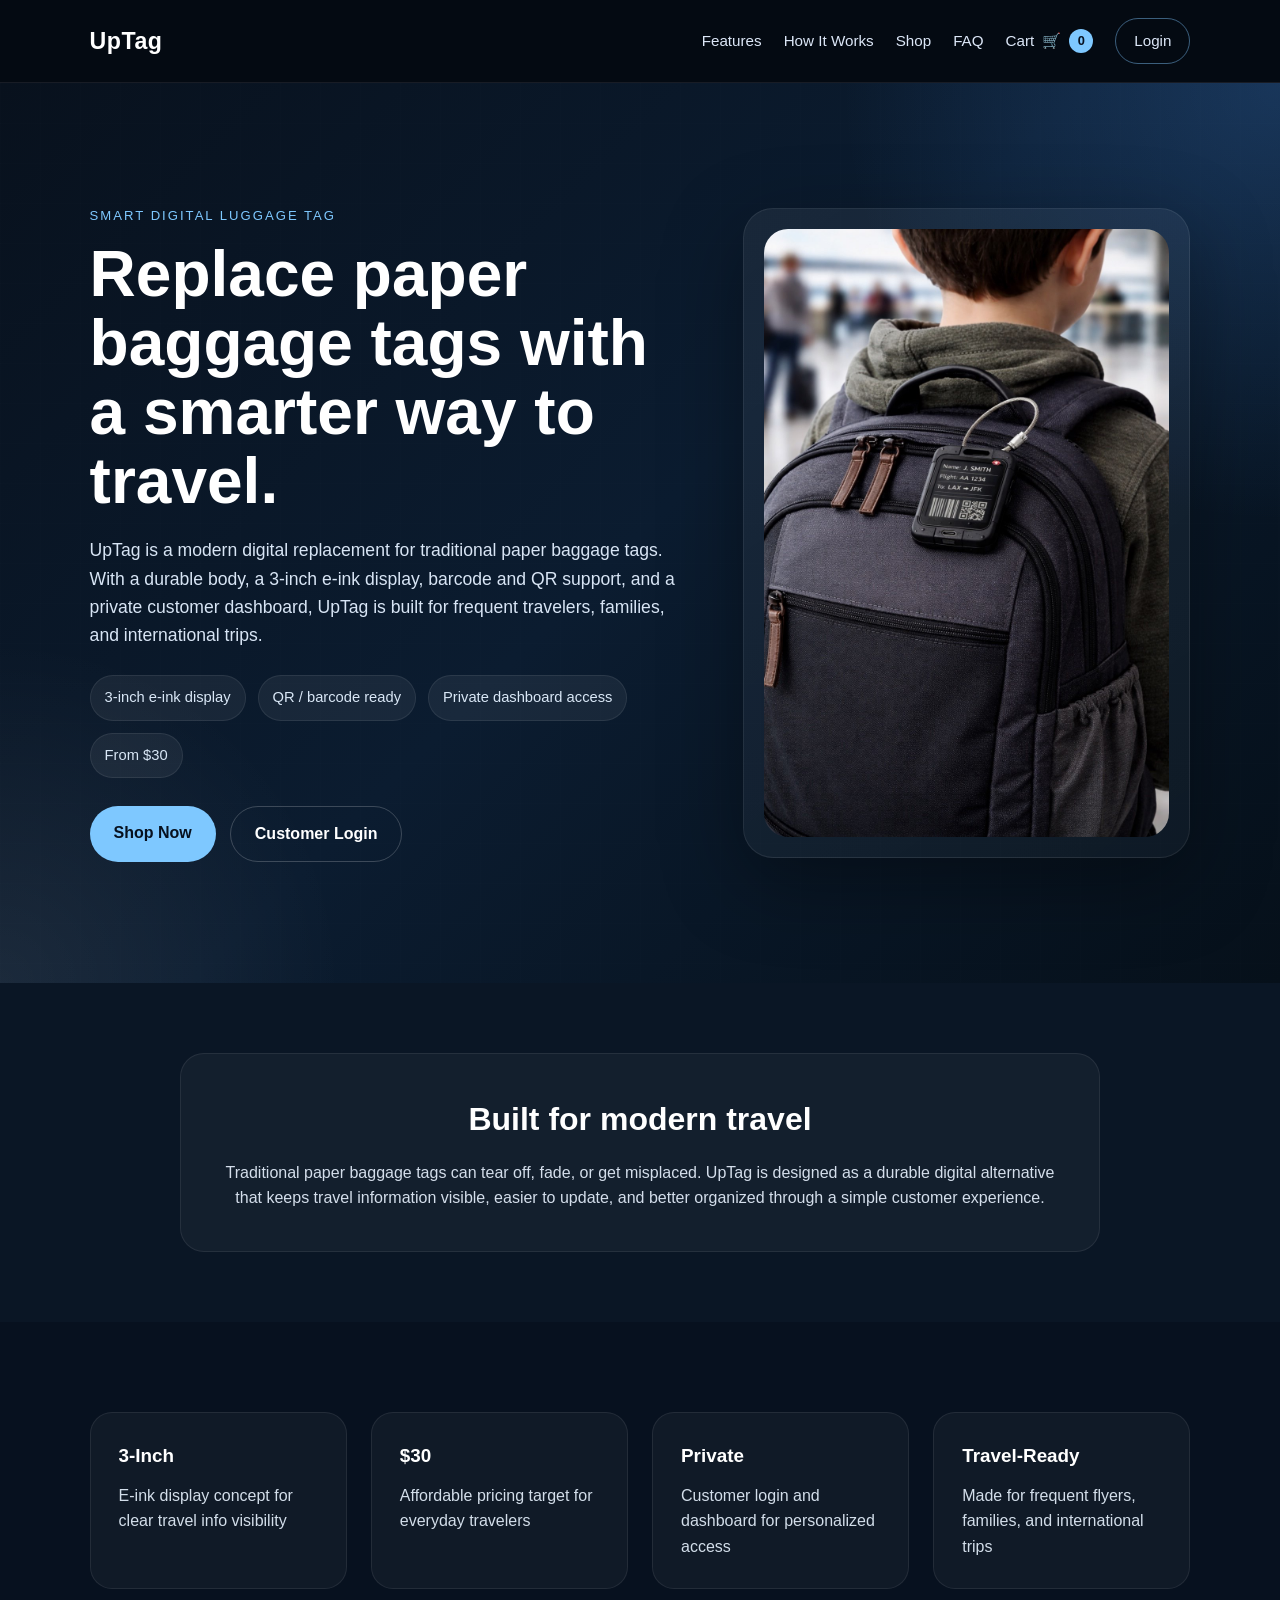
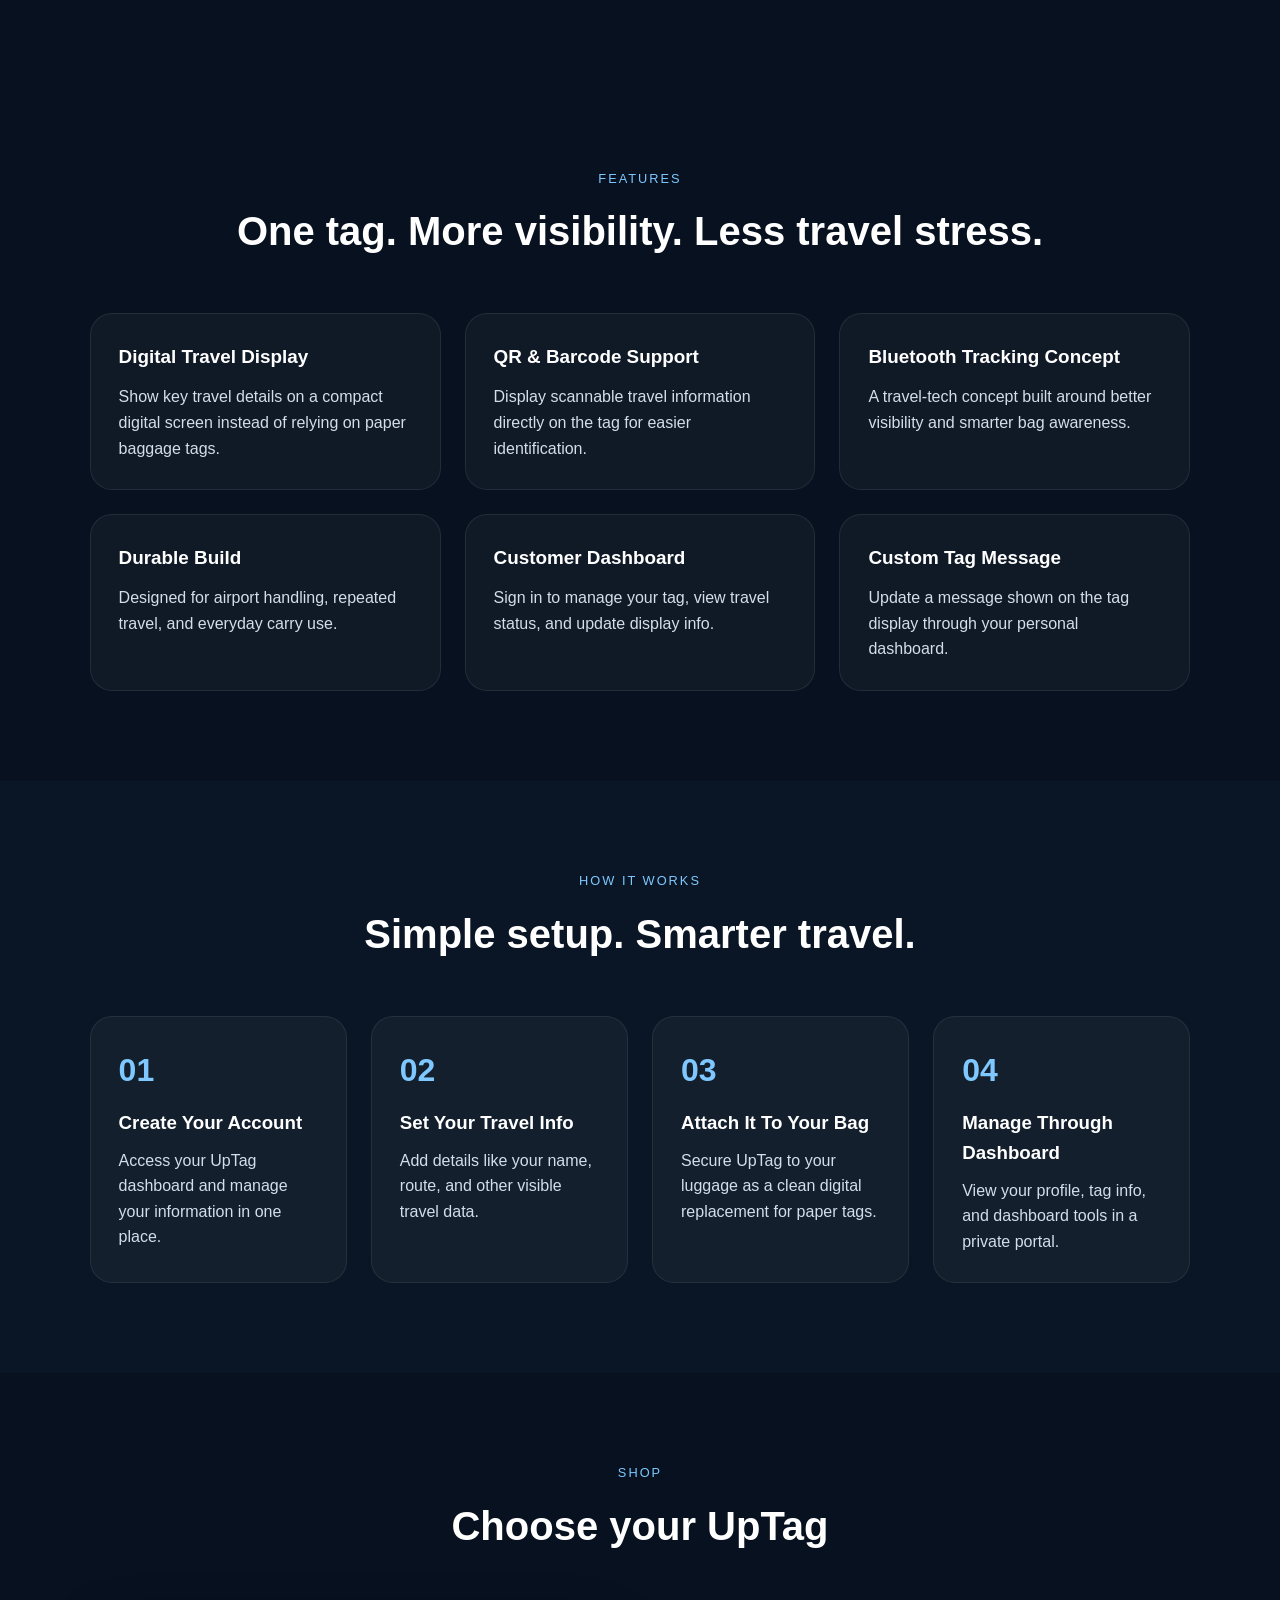
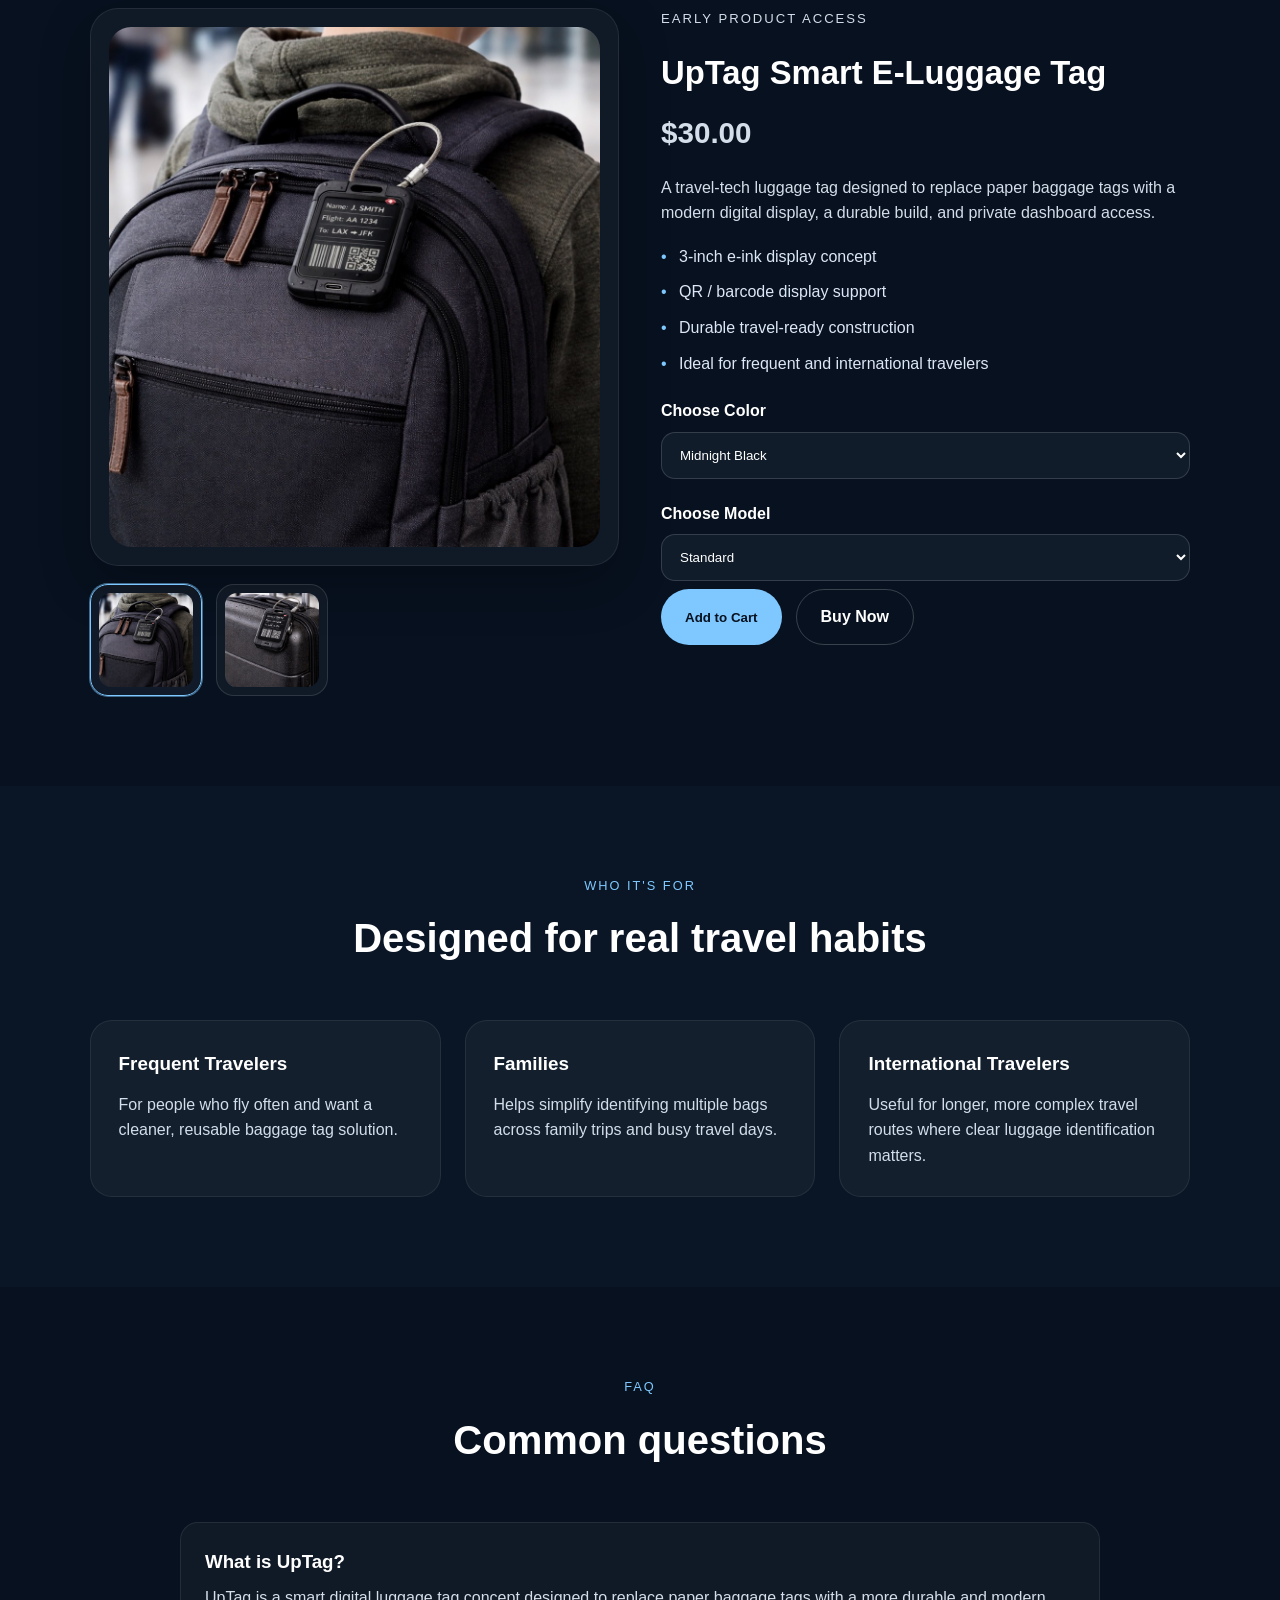
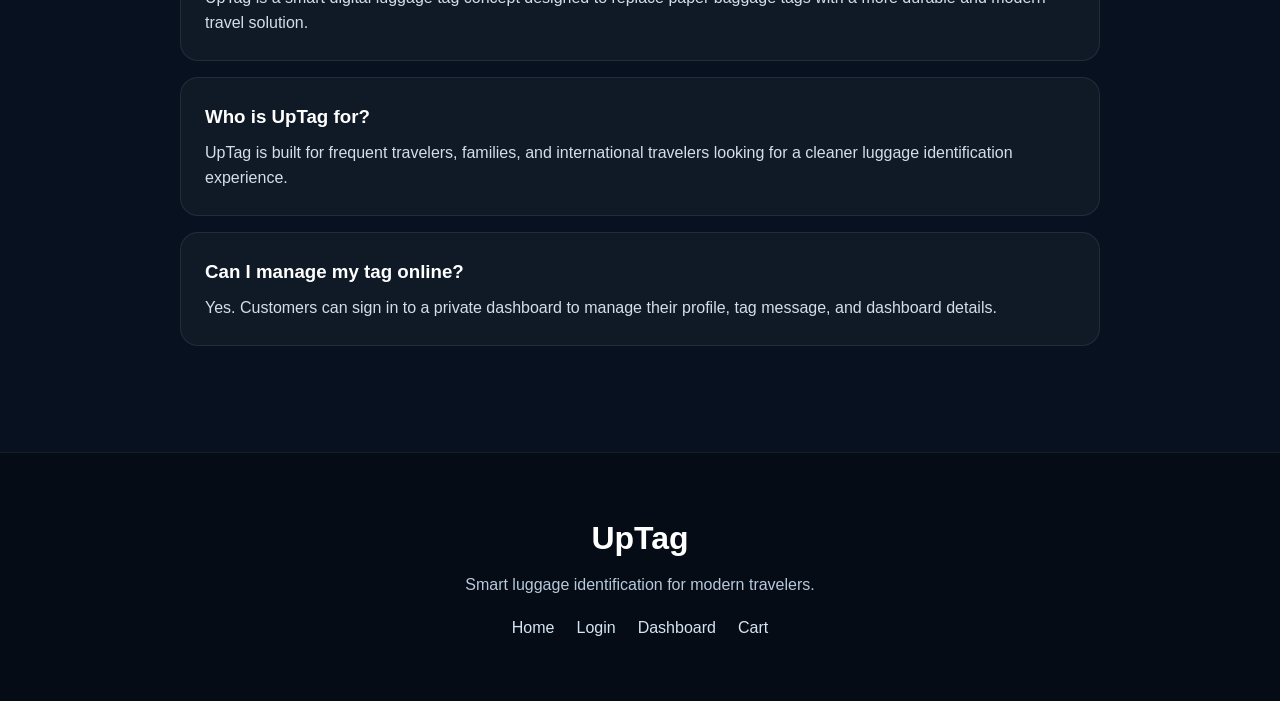
==== commit 5957e7b4: "Updated images and site UI" ====
--- a/index.html
+++ b/index.html
@@ -58,7 +58,7 @@
       <div class="hero-visual">
         <div class="hero-visual-card">
           <img
-            src="./images/product-suitcase.png"
+            src="./images/image.png"
             alt="UpTag attached to suitcase"
             class="hero-product-image"
           />
@@ -198,7 +198,7 @@
         <div class="product-image-main">
           <img
             id="mainProductImage"
-            src="./images/product-suitcase.png"
+            src="./images/image.png"
             alt="UpTag attached to suitcase"
             class="product-photo featured-photo"
           />
@@ -208,19 +208,19 @@
           <button
             type="button"
             class="thumb-btn active-thumb"
-            data-image="./images/product-suitcase.png"
+            data-image="./images/image.png"
             data-alt="UpTag attached to suitcase"
           >
-            <img src="./images/product-suitcase.png" alt="Suitcase view" class="thumb-photo" />
+            <img src="./images/image.png" alt="Suitcase view" class="thumb-photo" />
           </button>
 
           <button
             type="button"
             class="thumb-btn"
-            data-image="./images/product-backpack.png"
+            data-image="./images/image-2.png"
             data-alt="UpTag attached to backpack"
           >
-            <img src="./images/product-backpack.png" alt="Backpack view" class="thumb-photo" />
+            <img src="./images/image-2.png" alt="Backpack view" class="thumb-photo" />
           </button>
         </div>
       </div>
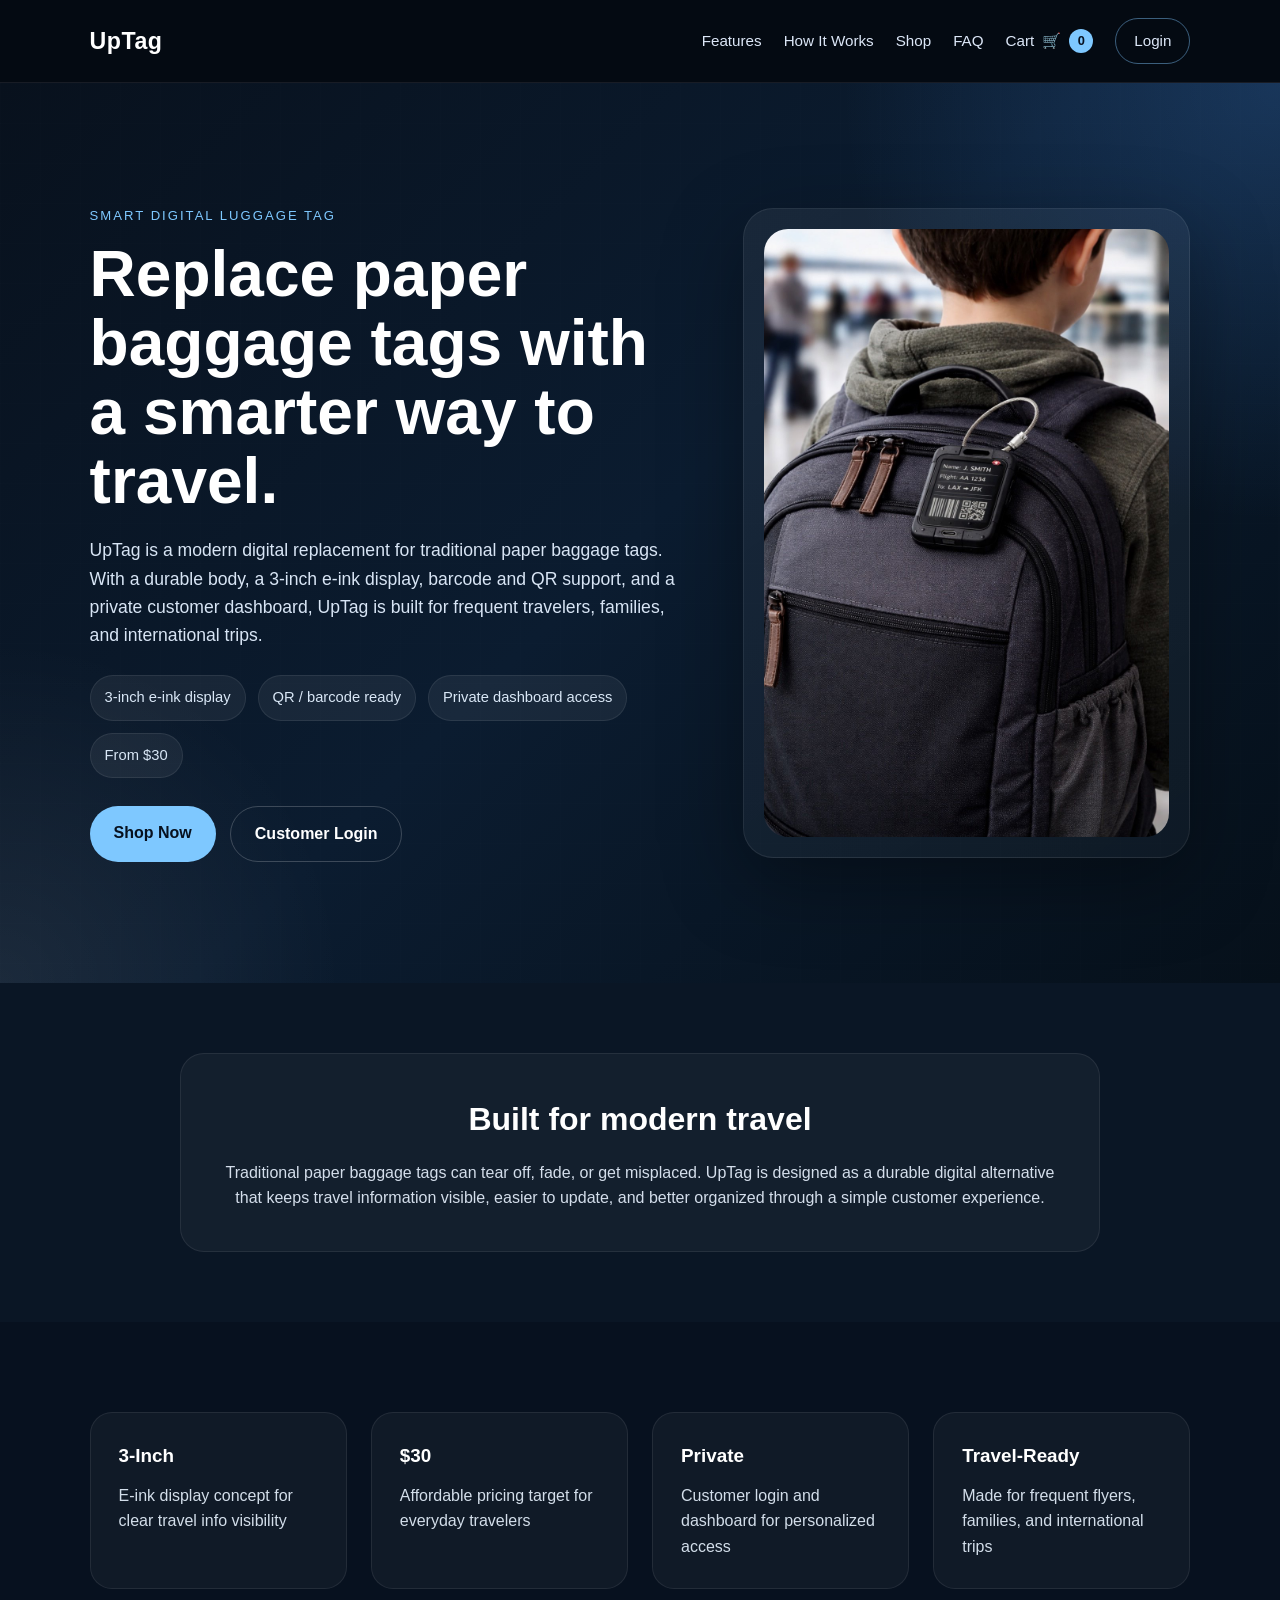
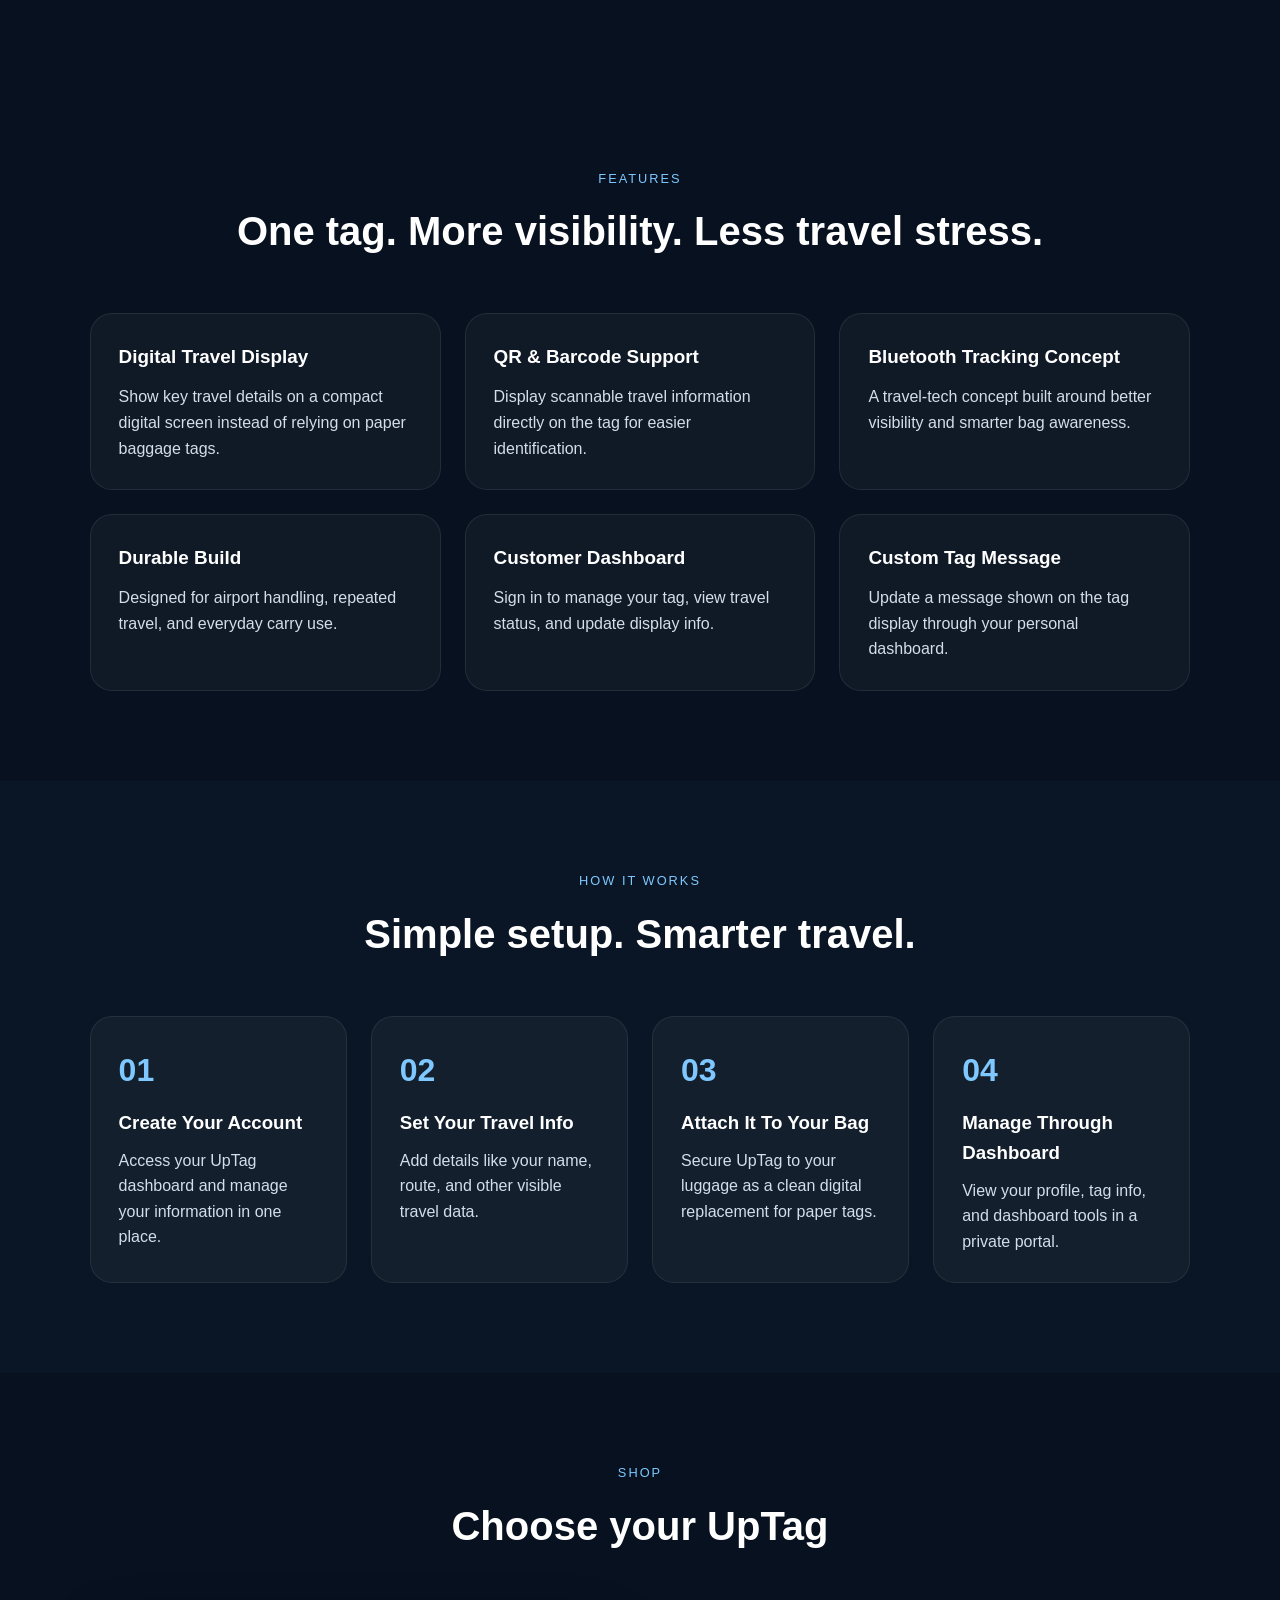
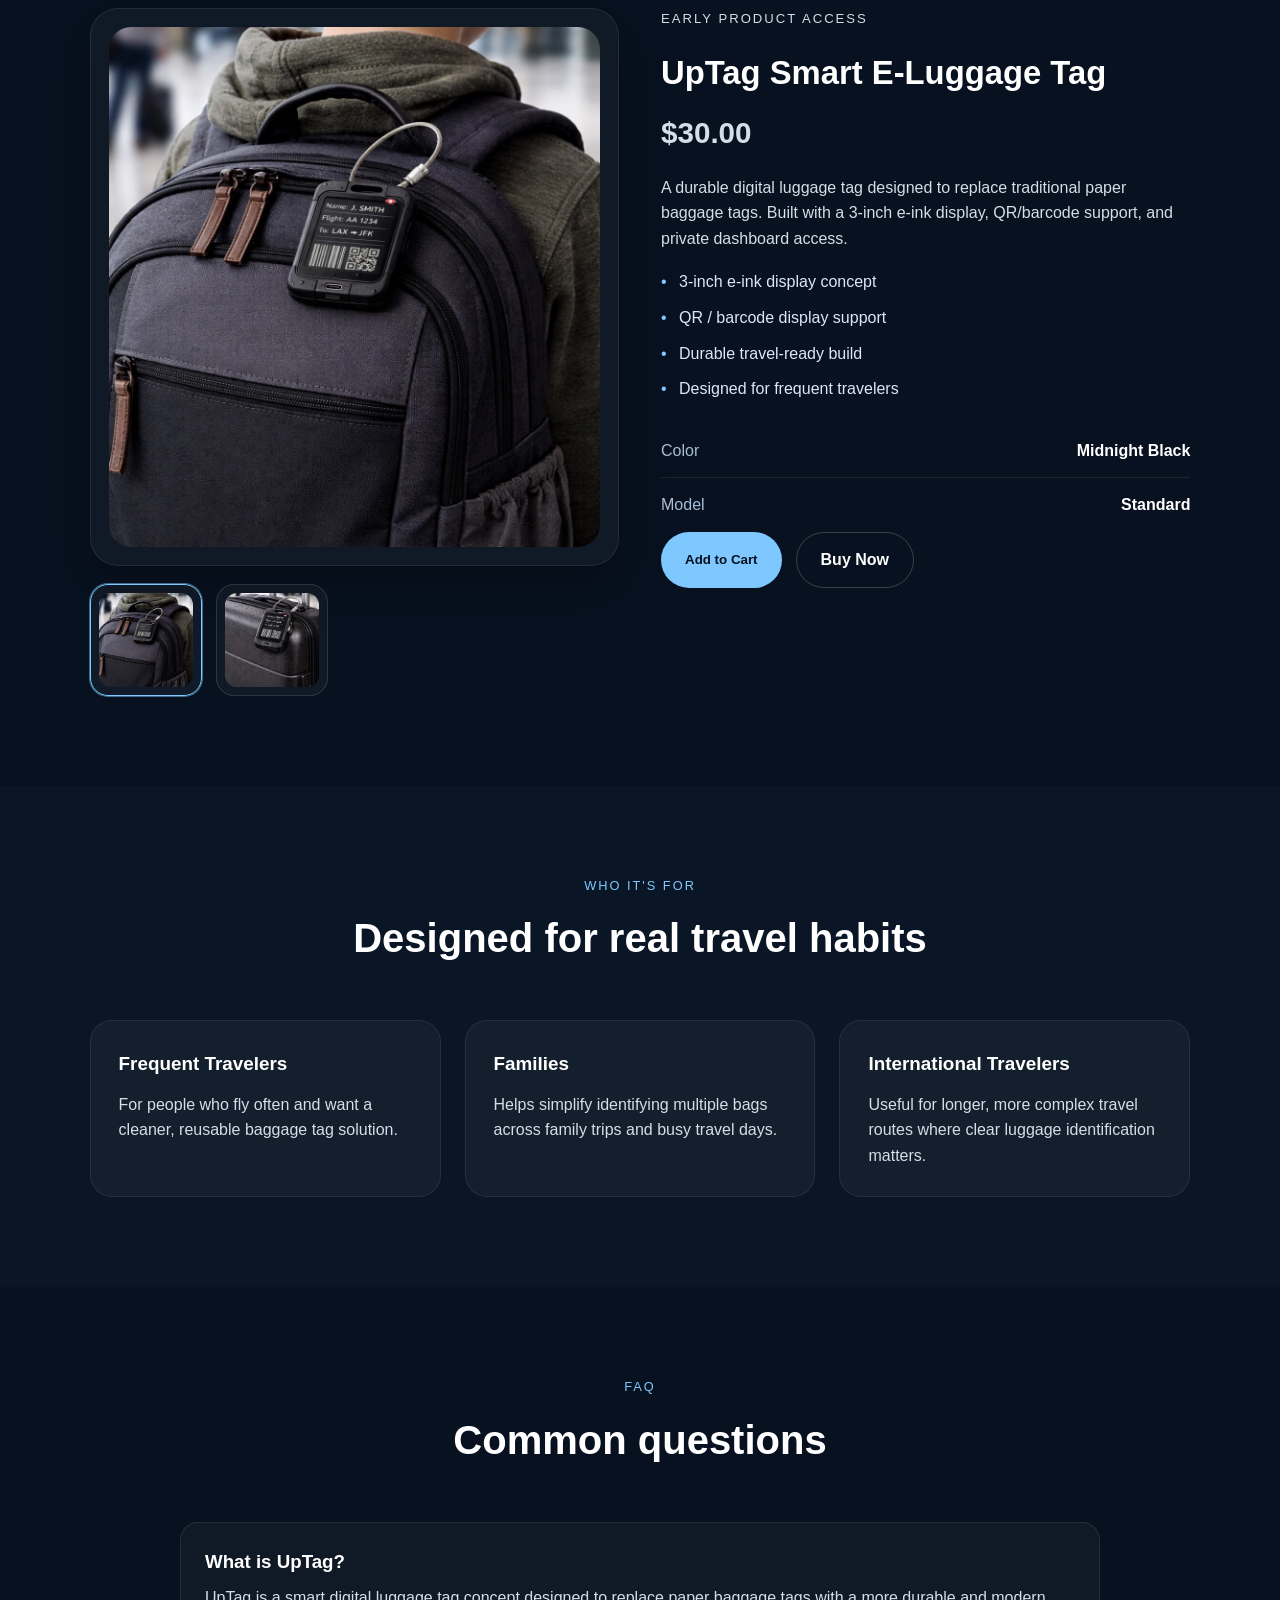
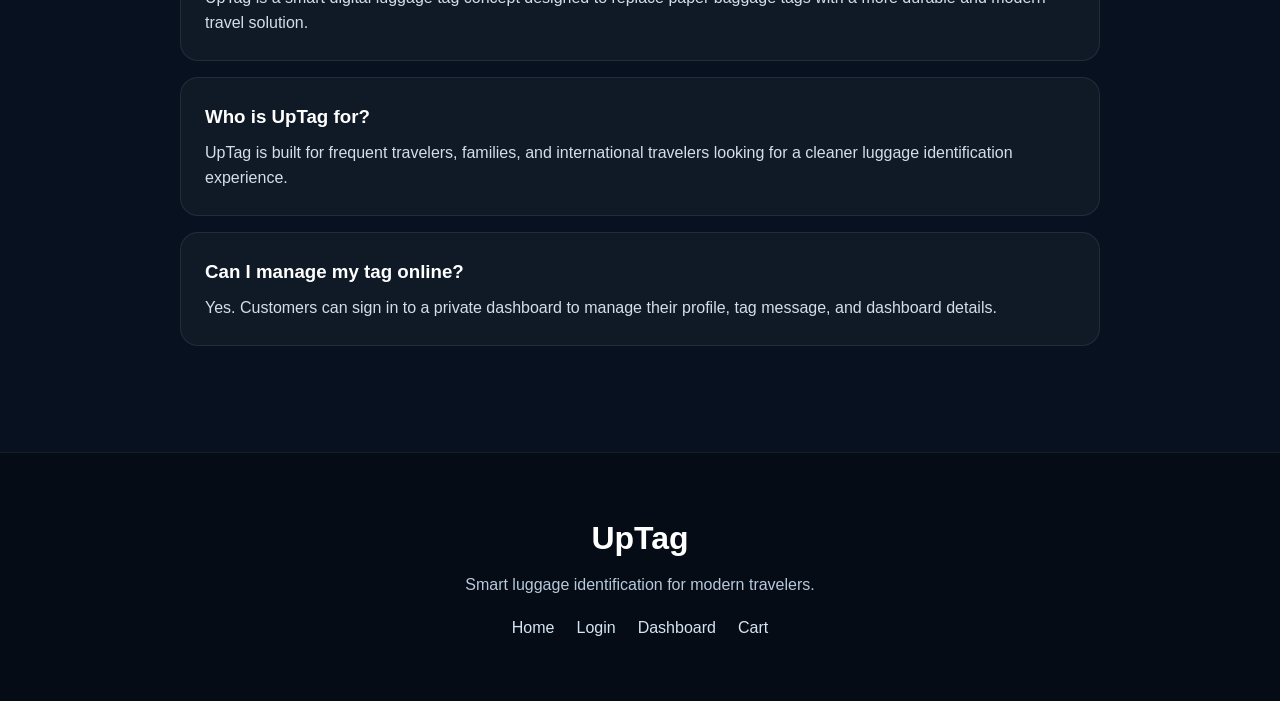
==== commit 73746e06: "Updated tag owners to anime characters" ====
--- a/index.html
+++ b/index.html
@@ -231,29 +231,28 @@
         <p class="price">$30.00</p>
 
         <p>
-          A travel-tech luggage tag designed to replace paper baggage tags with
-          a modern digital display, a durable build, and private dashboard access.
+          A durable digital luggage tag designed to replace traditional paper baggage tags.
+          Built with a 3-inch e-ink display, QR/barcode support, and private dashboard access.
         </p>
 
         <ul class="product-highlights">
           <li>3-inch e-ink display concept</li>
           <li>QR / barcode display support</li>
-          <li>Durable travel-ready construction</li>
-          <li>Ideal for frequent and international travelers</li>
+          <li>Durable travel-ready build</li>
+          <li>Designed for frequent travelers</li>
         </ul>
 
-        <label for="color">Choose Color</label>
-        <select id="color">
-          <option>Midnight Black</option>
-          <option>Silver Cloud</option>
-          <option>Arctic White</option>
-        </select>
-
-        <label for="model">Choose Model</label>
-        <select id="model">
-          <option>Standard</option>
-          <option>Pro</option>
-        </select>
+        <div class="fixed-product-info">
+          <div class="status-row">
+            <span>Color</span>
+            <strong>Midnight Black</strong>
+          </div>
+
+          <div class="status-row">
+            <span>Model</span>
+            <strong>Standard</strong>
+          </div>
+        </div>
 
         <div class="shop-buttons">
           <button class="btn btn-primary" type="button" id="addToCartBtn">Add to Cart</button>
